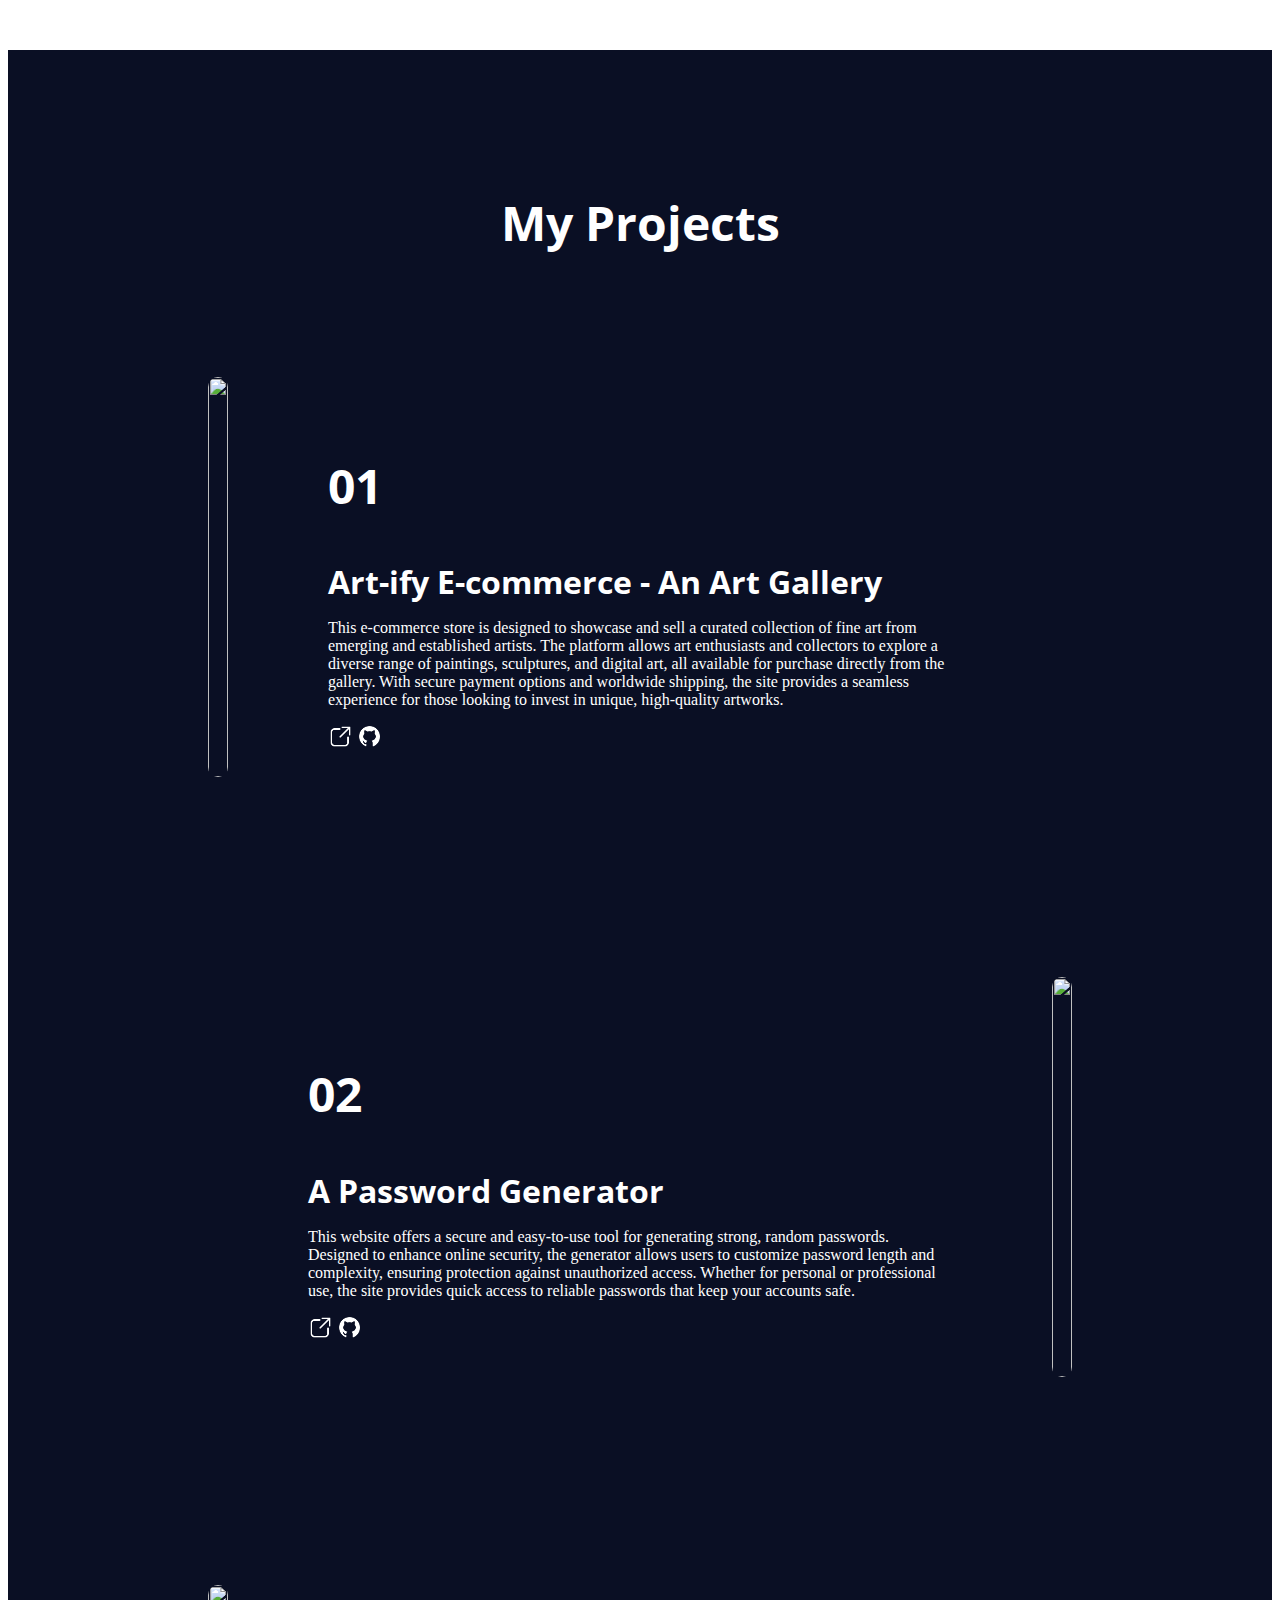
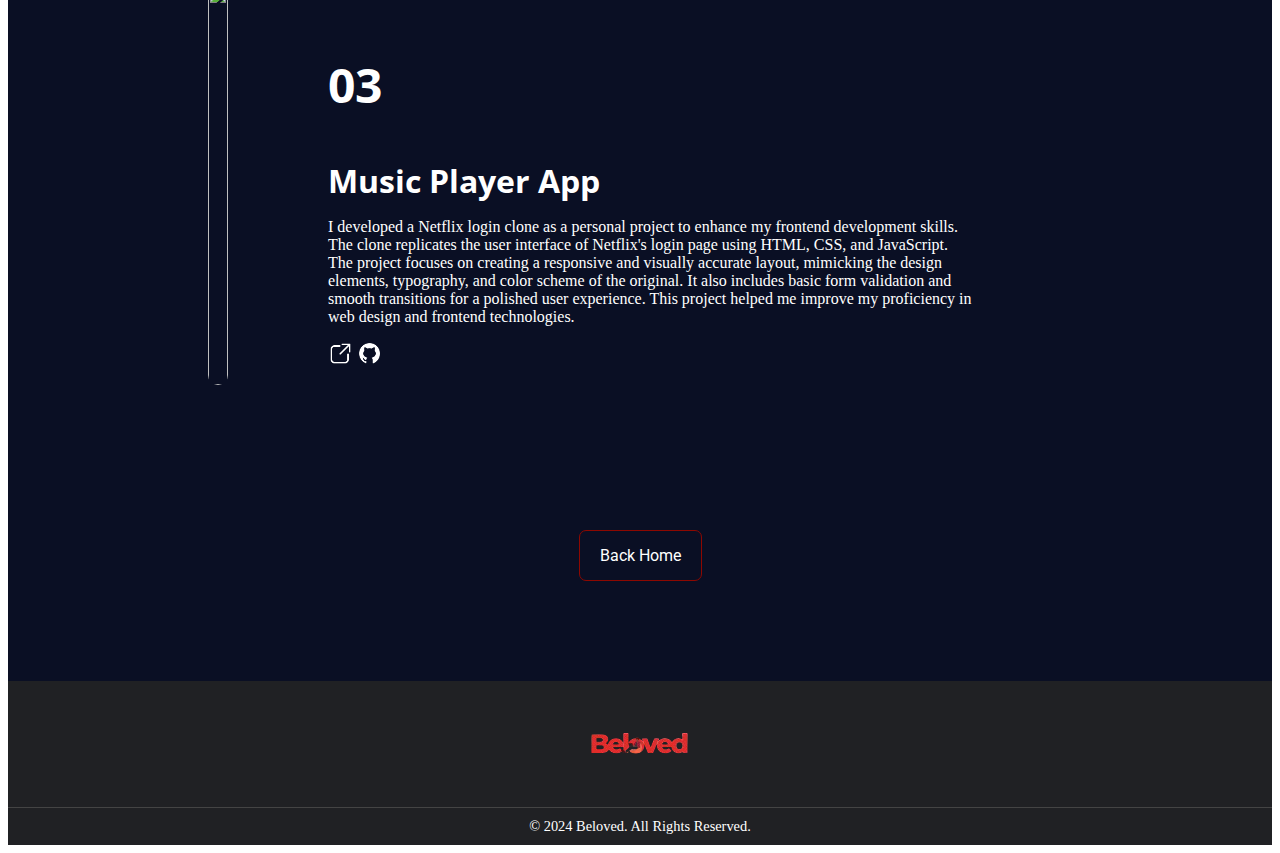
==== html/project.html @ 39e36b06 "Update project.html" ====
<!DOCTYPE html>
<html lang="en">
  <head>
    <meta charset="UTF-8" />
    <meta name="viewport" content="width=device-width, initial-scale=1.0" />
    <title>myProjects</title>
    <link rel="stylesheet" href="../style/project.css" />
    <link rel="stylesheet" href="../style/footer.css" />

    <link
      rel="stylesheet"
      href="https://cdn.jsdelivr.net/npm/bootstrap-icons@1.3.0/font/bootstrap-icons.css"
    />
  </head>
  <body>
    <div class="projects-section" id="project">
      <h2 class="section-title">My Projects</h2>
      <div class="project">
        <div class="project-image">
          <img src="../media/art.png" />
        </div>
        <div class="project-details">
          <h3>01</h3>
          <h4>Art-ify E-commerce - An Art Gallery</h4>
          <p>
            This e-commerce store is designed to showcase and sell a curated collection of fine art from emerging and established artists. The platform allows art enthusiasts and collectors to explore a diverse range of paintings, sculptures, and digital art, all available for purchase directly from the gallery. With secure payment options and worldwide shipping, the site provides a seamless experience for those looking to invest in unique, high-quality artworks.
          </p>
          <a href="https://belovedszn.github.io/Art-ify/html/index.html"
            ><img src="../media/icon/link-external.png" class="link-external"
          /></a>
          <a href="https://github.com/belovedszn/Art-ify"><img src="../media/icon/github (2).png" /></a>
        </div>
      </div>
      <div class="project reverse">
        <div class="project-details">
          <h3>02</h3>
          <h4>A Password Generator</h4>
          <p>
            This website offers a secure and easy-to-use tool for generating strong, random passwords. Designed to enhance online security, the generator allows users to customize password length and complexity, ensuring protection against unauthorized access. Whether for personal or professional use, the site provides quick access to reliable passwords that keep your accounts safe.
          </p>
          <a href="https://belovedszn.github.io/password-auto-generator/index.html"
            ><img src="../media/icon/link-external.png" class="link-external"
          /></a>
          <a href="https://github.com/belovedszn/password-auto-generator"><img src="../media/icon/github (2).png" /></a>
        </div>
        <div class="project-image">
          <img src="../media/password gen.png" />
        </div>
      </div>
      <div class="project">
        <div class="project-image">
          <img src="../media/netflix.png" />
        </div>
        <div class="project-details">
          <h3>03</h3>
          <h4>Music Player App</h4>
          <p>
          I developed a Netflix login clone as a personal project to enhance my frontend development skills. The clone replicates the user interface of Netflix's login page using HTML, CSS, and JavaScript. The project focuses on creating a responsive and visually accurate layout, mimicking the design elements, typography, and color scheme of the original. It also includes basic form validation and smooth transitions for a polished user experience. This project helped me improve my proficiency in web design and frontend technologies.
          </p>
          <a href="https://belovedszn.github.io/netflix-clone/index.html"
            ><img src="../media/icon/link-external.png" class="link-external"
          /></a>
          <a href="https://github.com/belovedszn/netflix-clone"><img src="../media/icon/github (2).png" /></a>
        </div>
      </div>
      <div class="more-btn">
        <a href="../html/index.html">Back Home</a>
      </div>
    </div>
   <footer>
      <div class="footer-container">
        <div class="footer-left">
          <a href=""><img src="../media/file (5).png" alt="" /></a>
        </div>
      </div>
      <div class="footer-bottom">
        <p>&copy; 2024 Beloved. All Rights Reserved.</p>
      </div>
    </footer>
  </body>
</html>
---- style/project.css ----
@import url("https://fonts.googleapis.com/css2?family=Bebas+Neue&display=swap");
@import url("https://fonts.googleapis.com/css2?family=Montserrat:ital,wght@0,100..900;1,100..900&family=Open+Sans:ital,wght@0,300..800;1,300..800&display=swap");
@import url("https://fonts.googleapis.com/css2?family=Bebas+Neue&family=Roboto:ital,wght@0,100;0,300;0,400;0,500;0,700;0,900;1,100;1,300;1,400;1,500;1,700;1,900&display=swap");

/* Projects Section */
.projects-section {
  padding: 50px 20px;
  background-color: #0a0f24;
  margin-top: 50px;
}

.section-title {
  font-size: 36px;
  margin-bottom: 50px;
  text-align: center;
  font-weight: bold;
  color: #fff;
  font-family: "Open Sans", sans-serif;
}

/* Project Item */
.project {
  display: flex;
  flex-wrap: wrap;
  margin-bottom: 40px;
  align-items: center;
  justify-content: space-between;
}

/* Reversed Project Layout */
.reverse {
  flex-direction: row;
}

/* Project Image */
.project-image img {
  width: 100%;
  max-width: 400px;
  height: 400px;
  object-fit: contain;
  border-radius: 10px;
}

/* Project Details */
.project-details {
  padding: 100px;
  flex: 1;
}

.project-details h3 {
  font-size: 50px;
  margin-bottom: 10px;
  color: #fff;
  font-family: "Open Sans", sans-serif;
}

.project-details h4 {
  font-size: 40px;
  margin-bottom: 15px;
  color: #fff;
  font-family: "Open Sans", sans-serif;
}

.project-details p {
  font-size: 16px;
  color: #fff;
  margin-bottom: 15px;
}

.project-details img {
  width: 25px;
  height: 25px;
  cursor: pointer;
}

/* Responsive Styles for Mobile */
@media (max-width: 768px) {
  .projects-section {
    padding: 20px 15px;
    margin-top: 30px;
  }

  .section-title {
    font-size: 28px;
  }

  .project {
    flex-direction: column;
    text-align: center;
  }

  .reverse {
    flex-direction: column-reverse;
  }

  .project-image img {
    max-width: 100%;
    height: auto;
    margin-bottom: 20px;
  }

  .project-details {
    padding: 10px;
  }

  .project-details h3 {
    font-size: 28px;
  }

  .project-details h4 {
    font-size: 20px;
  }
}

/* Responsive Styles for Larger Screens */
@media (min-width: 1200px) {
  .projects-section {
    padding: 100px 200px;
  }

  .section-title {
    font-size: 48px;
  }

  .project {
    margin-bottom: 60px;
  }

  .project-image img {
    max-width: 500px;
  }

  .project-details {
    padding: 100px;
  }

  .project-details h3 {
    font-size: 48px;
  }

  .project-details h4 {
    font-size: 32px;
  }
}

.more-btn {
  display: flex;
  align-items: center;
  justify-content: center;
}

.more-btn a {
  text-decoration: none;
  display: flex;
  padding: 15px 20px;
  color: #fff;
  background: transparent;
  border: 1px solid #8d0801;
  border-radius: 7px;
  font-family: "Roboto", sans-serif;
  font-weight: 400;
  font-style: normal;
}

.more-btn a:hover {
  background: #8d0801;
  border: 1px solid #8d0801;
}
---- style/footer.css ----
footer {
    background-color: #202124;
    color: #FFFFFF;
    padding: 10px 0;
}

.footer-container {
    display: flex;
    justify-content: space-around;
    flex-wrap: wrap;
    max-width: 1200px;
    margin: 0 auto;
    padding: 0 20px;
}



.footer-bottom {
    text-align: center;
    margin-top: 10px;
    border-top: 1px solid #444;
    padding-top: 10px;
}

.footer-bottom p {
    margin: 0;
    font-size: 0.9em;
}

/* Media Queries */

/* Mobile Devices (max-width: 600px) */
@media (max-width: 600px) {
    .footer-container {
        flex-direction: column;
        align-items: center;
    }

    .footer-left,
    .footer-center,
    .footer-right {
        margin: 20px 0;
        text-align: center;
    }

    .footer-left h3,
    .footer-center h4,
    .footer-right h4 {
        font-size: 1.2em;
    }
}

/* Wide Screens (min-width: 1200px) */
@media (min-width: 1200px) {
    .footer-container {
        max-width: 1400px;
        padding: 0 40px;
    }

    .footer-left,
    .footer-center,
    .footer-right {
        margin: 20px;
    }

    .footer-left h3,
    .footer-center h4,
    .footer-right h4 {
        font-size: 1.8em;
    }

    .footer-right .social-icons img {
        width: 28px;
        height: 28px;
    }
}
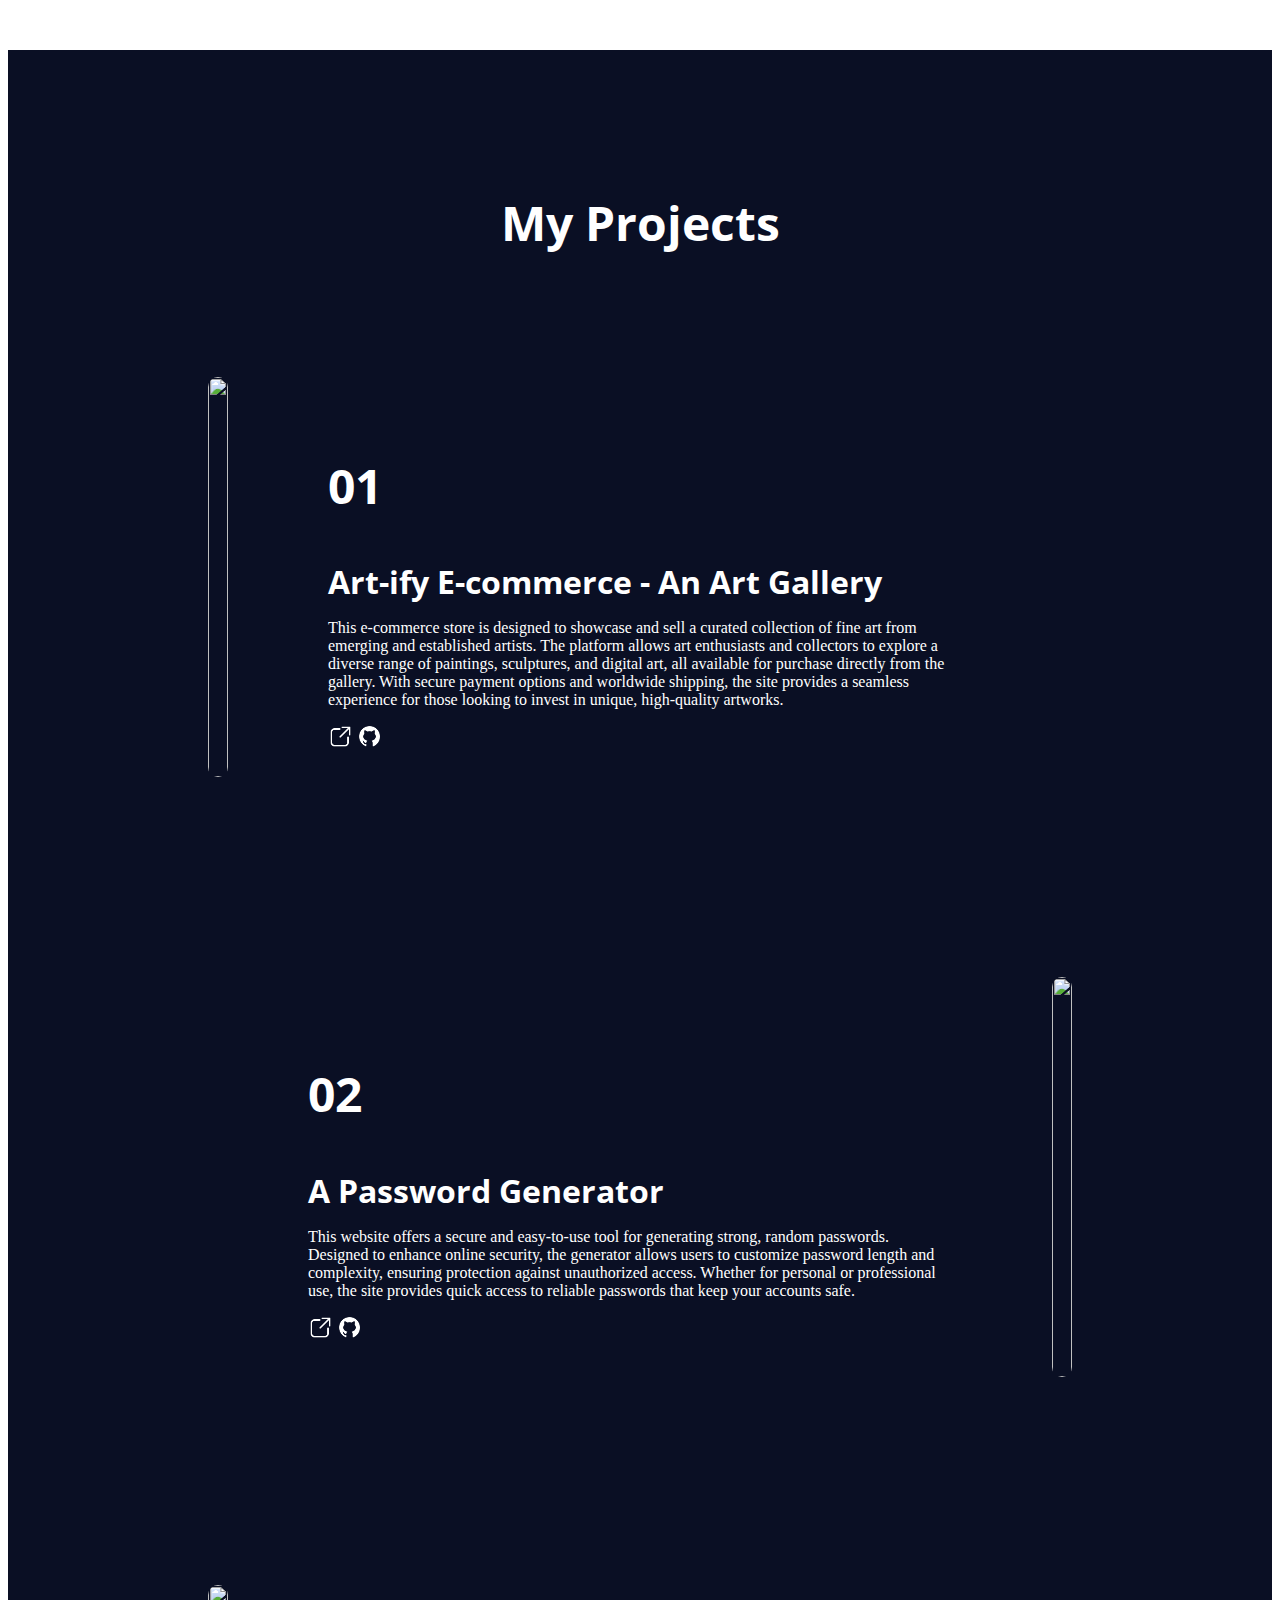
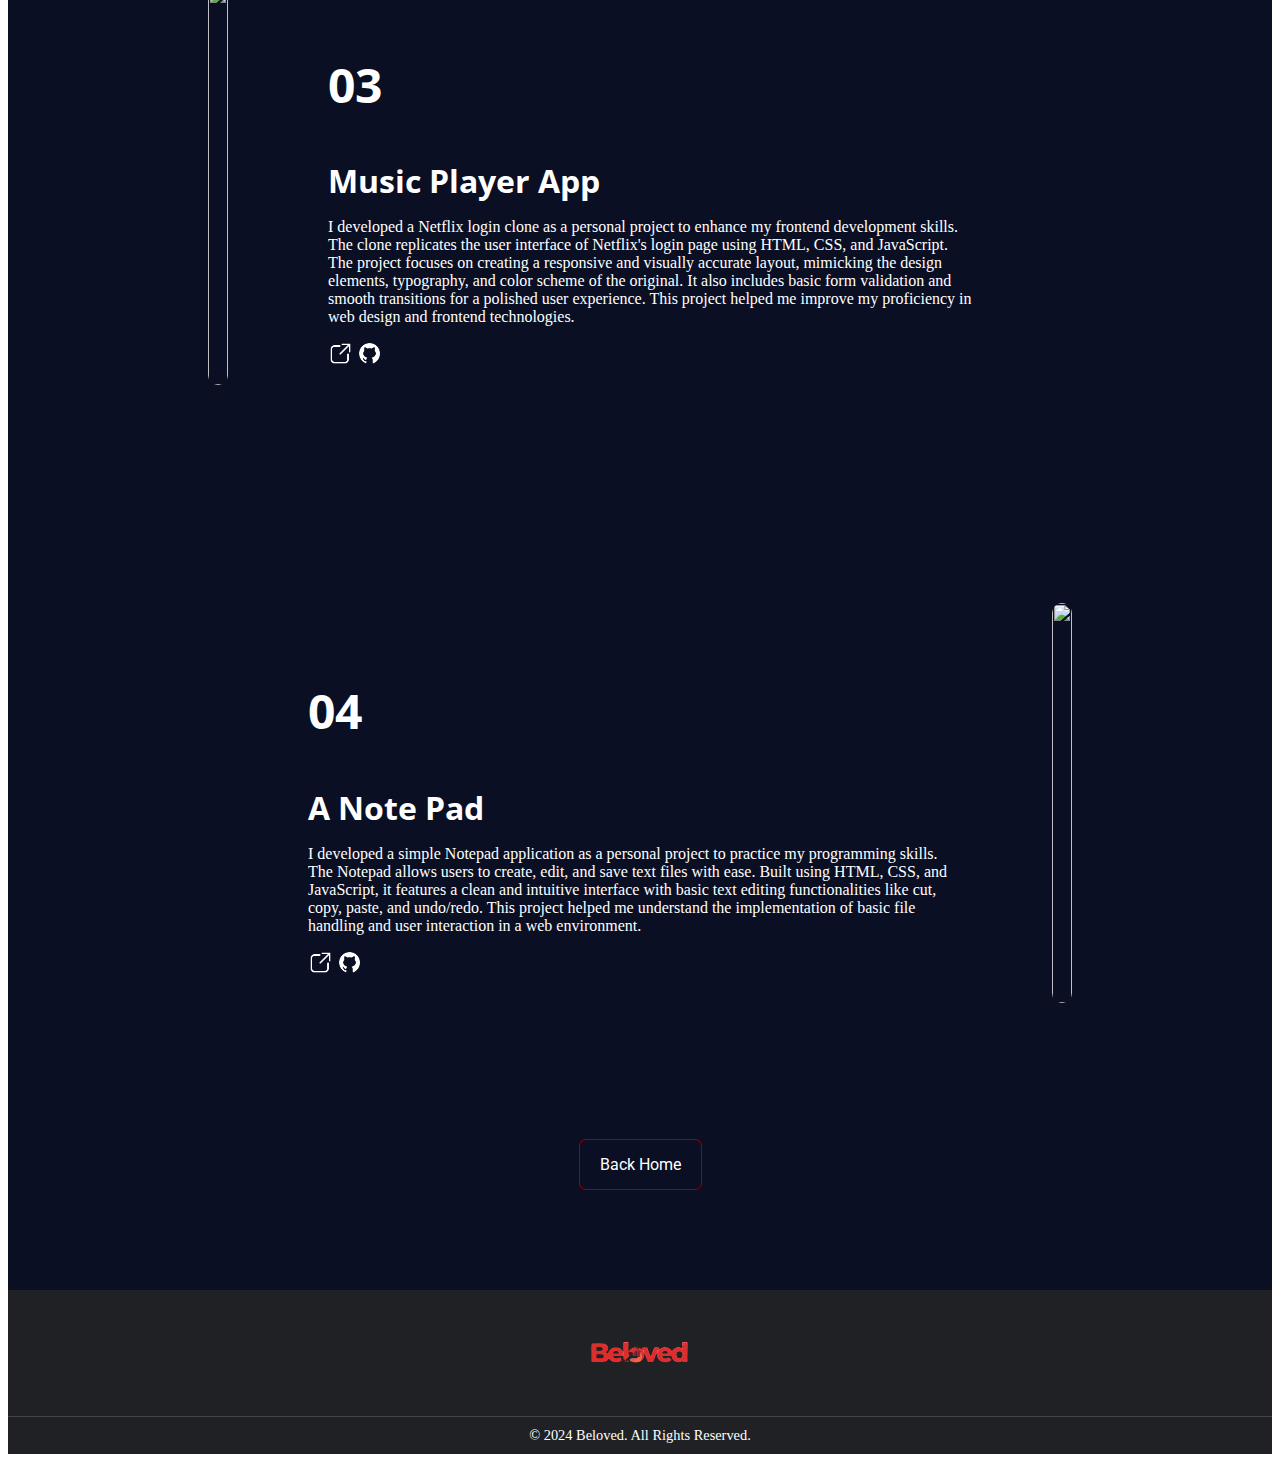
==== commit c4b3b9eb: "Update project.html" ====
--- a/html/project.html
+++ b/html/project.html
@@ -63,6 +63,22 @@
           <a href="https://github.com/belovedszn/netflix-clone"><img src="../media/icon/github (2).png" /></a>
         </div>
       </div>
+      <div class="project reverse">
+        <div class="project-details">
+          <h3>04</h3>
+          <h4>A Note Pad</h4>
+          <p>
+            I developed a simple Notepad application as a personal project to practice my programming skills. The Notepad allows users to create, edit, and save text files with ease. Built using HTML, CSS, and JavaScript, it features a clean and intuitive interface with basic text editing functionalities like cut, copy, paste, and undo/redo. This project helped me understand the implementation of basic file handling and user interaction in a web environment.
+          </p>
+          <a href="https://belovedszn.github.io/note-app/note-app/index.html"
+            ><img src="../media/icon/link-external.png" class="link-external"
+          /></a>
+          <a href="https://github.com/belovedszn/note-app"><img src="../media/icon/github (2).png" /></a>
+        </div>
+        <div class="project-image">
+          <img src="/Art-ify/media/lovely.jpeg" />
+        </div>
+      </div>
       <div class="more-btn">
         <a href="../html/index.html">Back Home</a>
       </div>
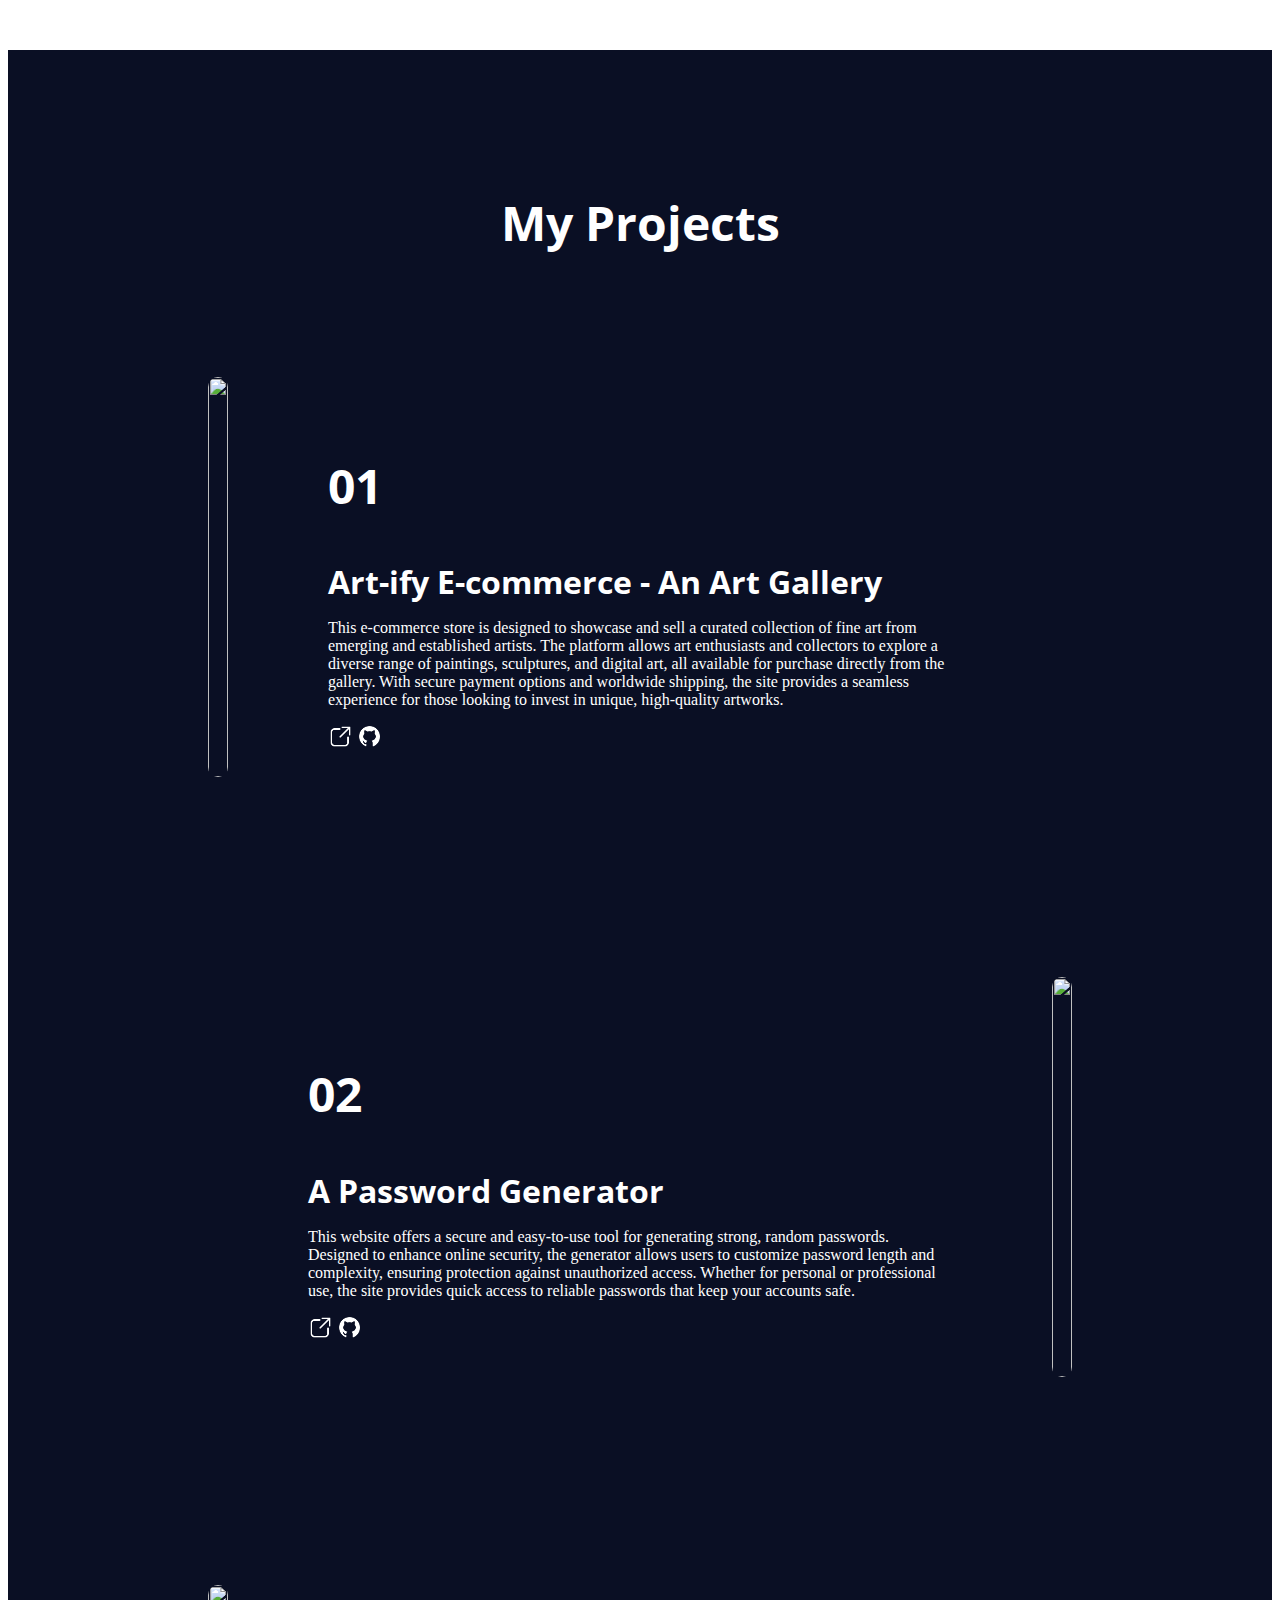
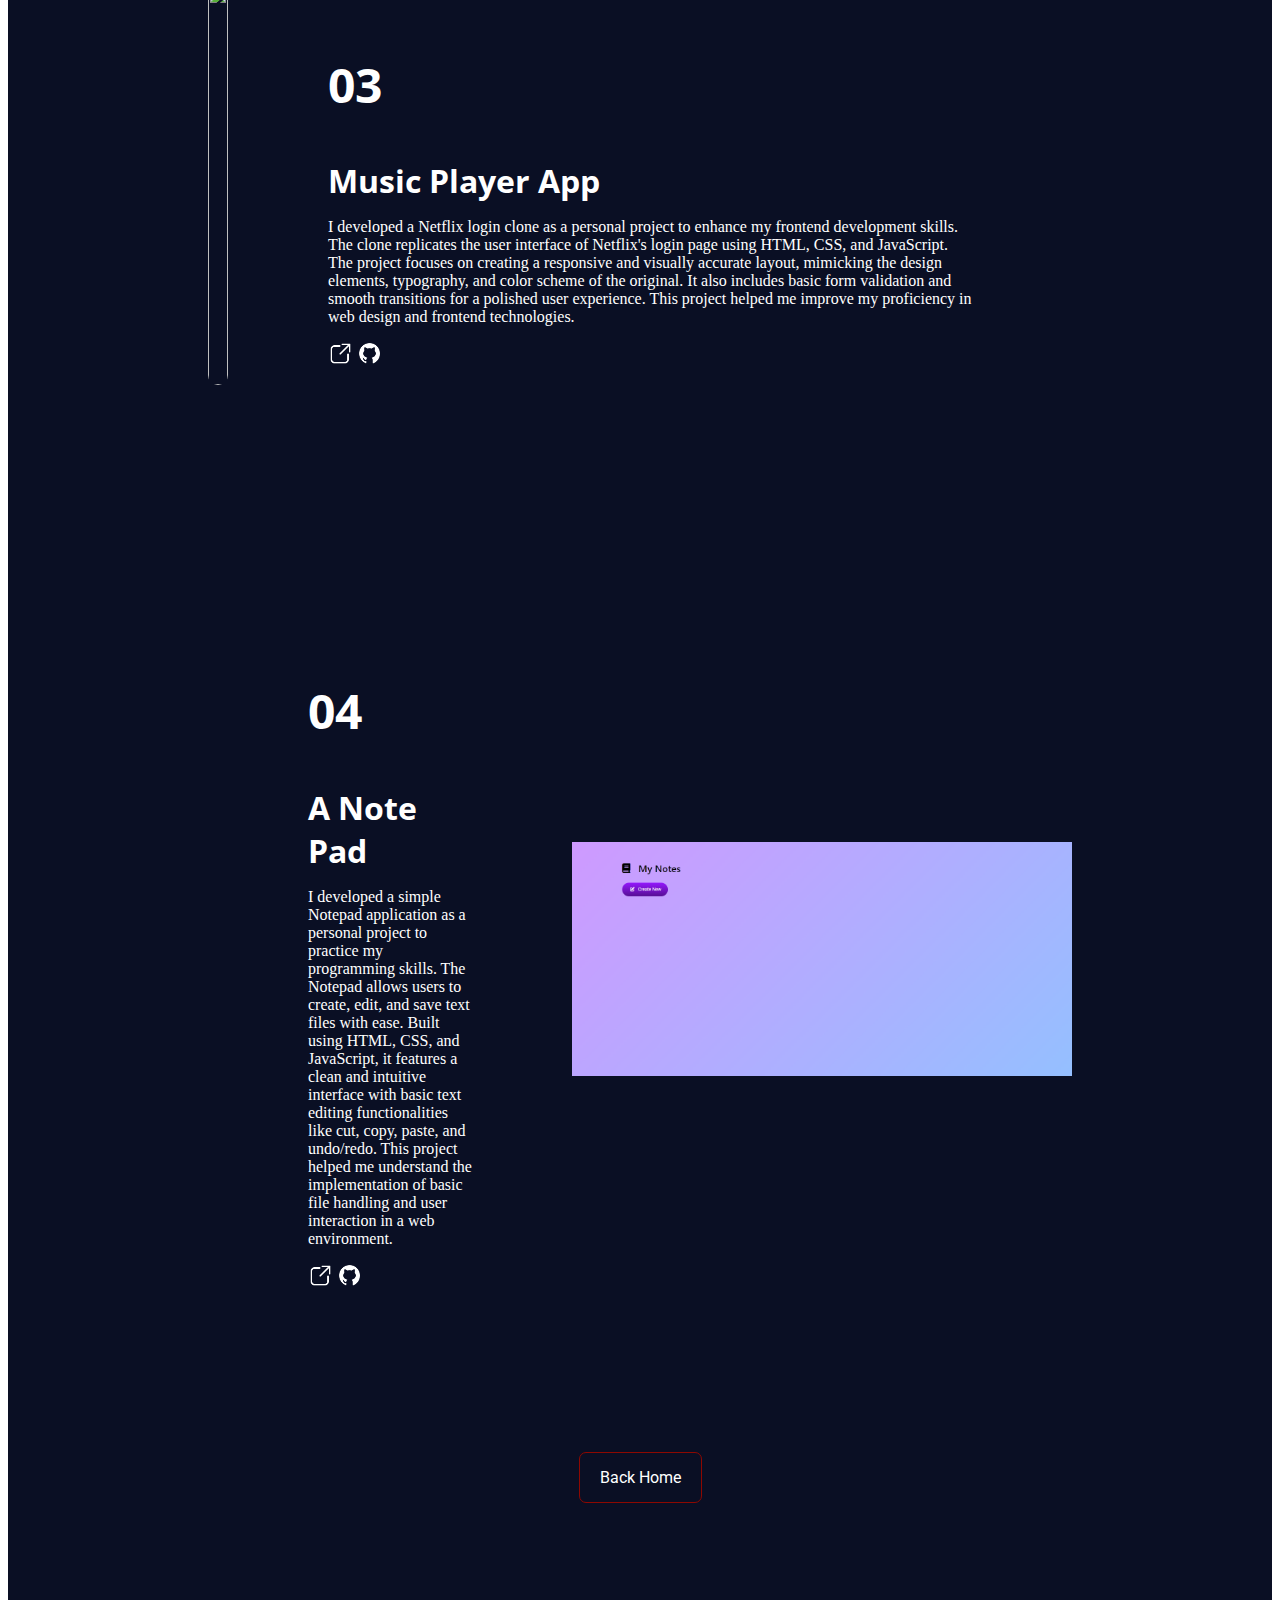
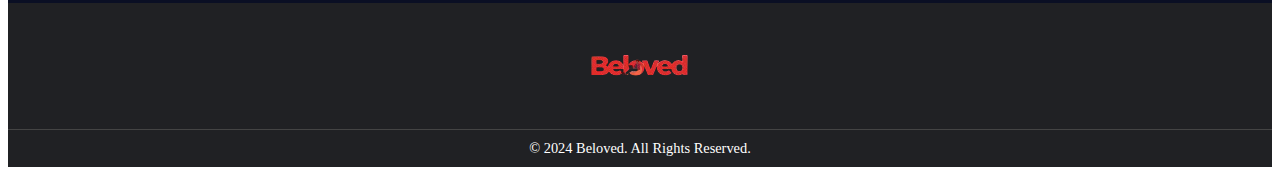
==== commit 5cae6ff2: "Update project.html" ====
--- a/html/project.html
+++ b/html/project.html
@@ -76,7 +76,7 @@
           <a href="https://github.com/belovedszn/note-app"><img src="../media/icon/github (2).png" /></a>
         </div>
         <div class="project-image">
-          <img src="/Art-ify/media/lovely.jpeg" />
+          <img src="../media/note pad.png" />
         </div>
       </div>
       <div class="more-btn">
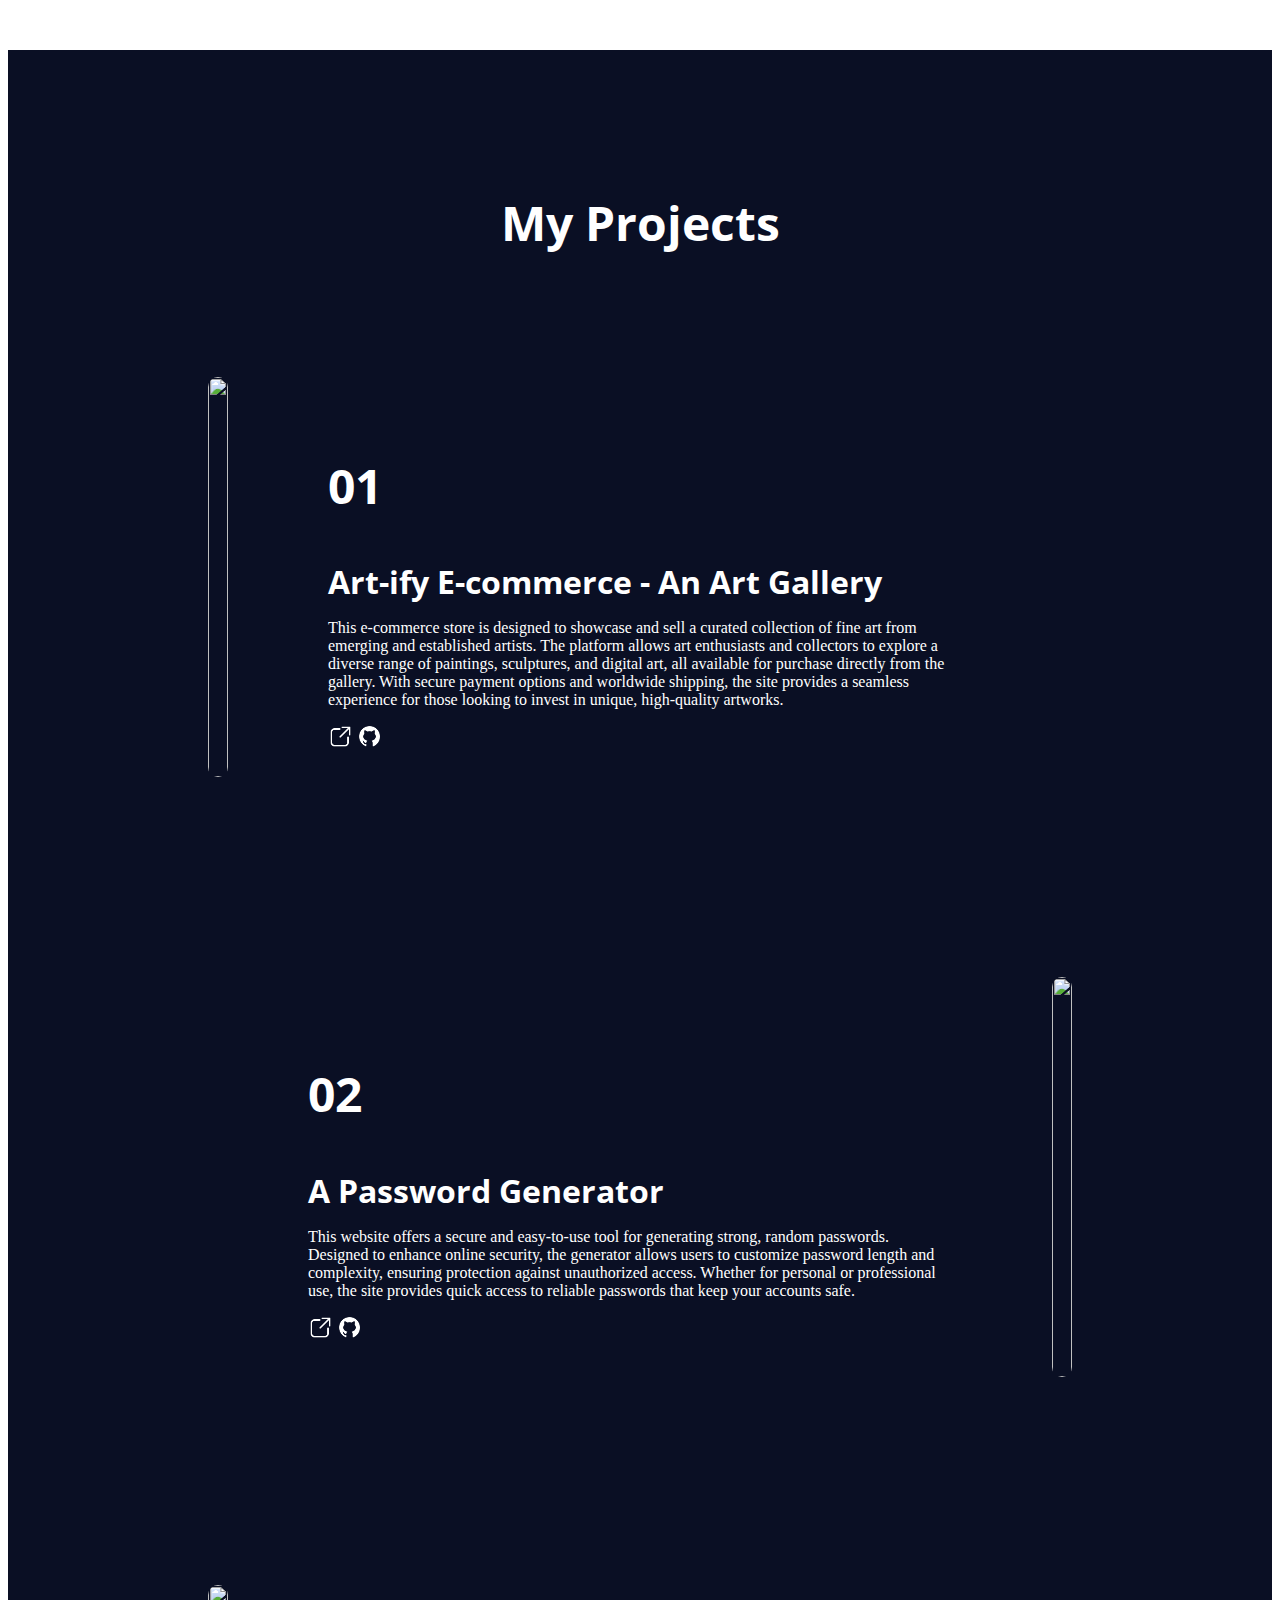
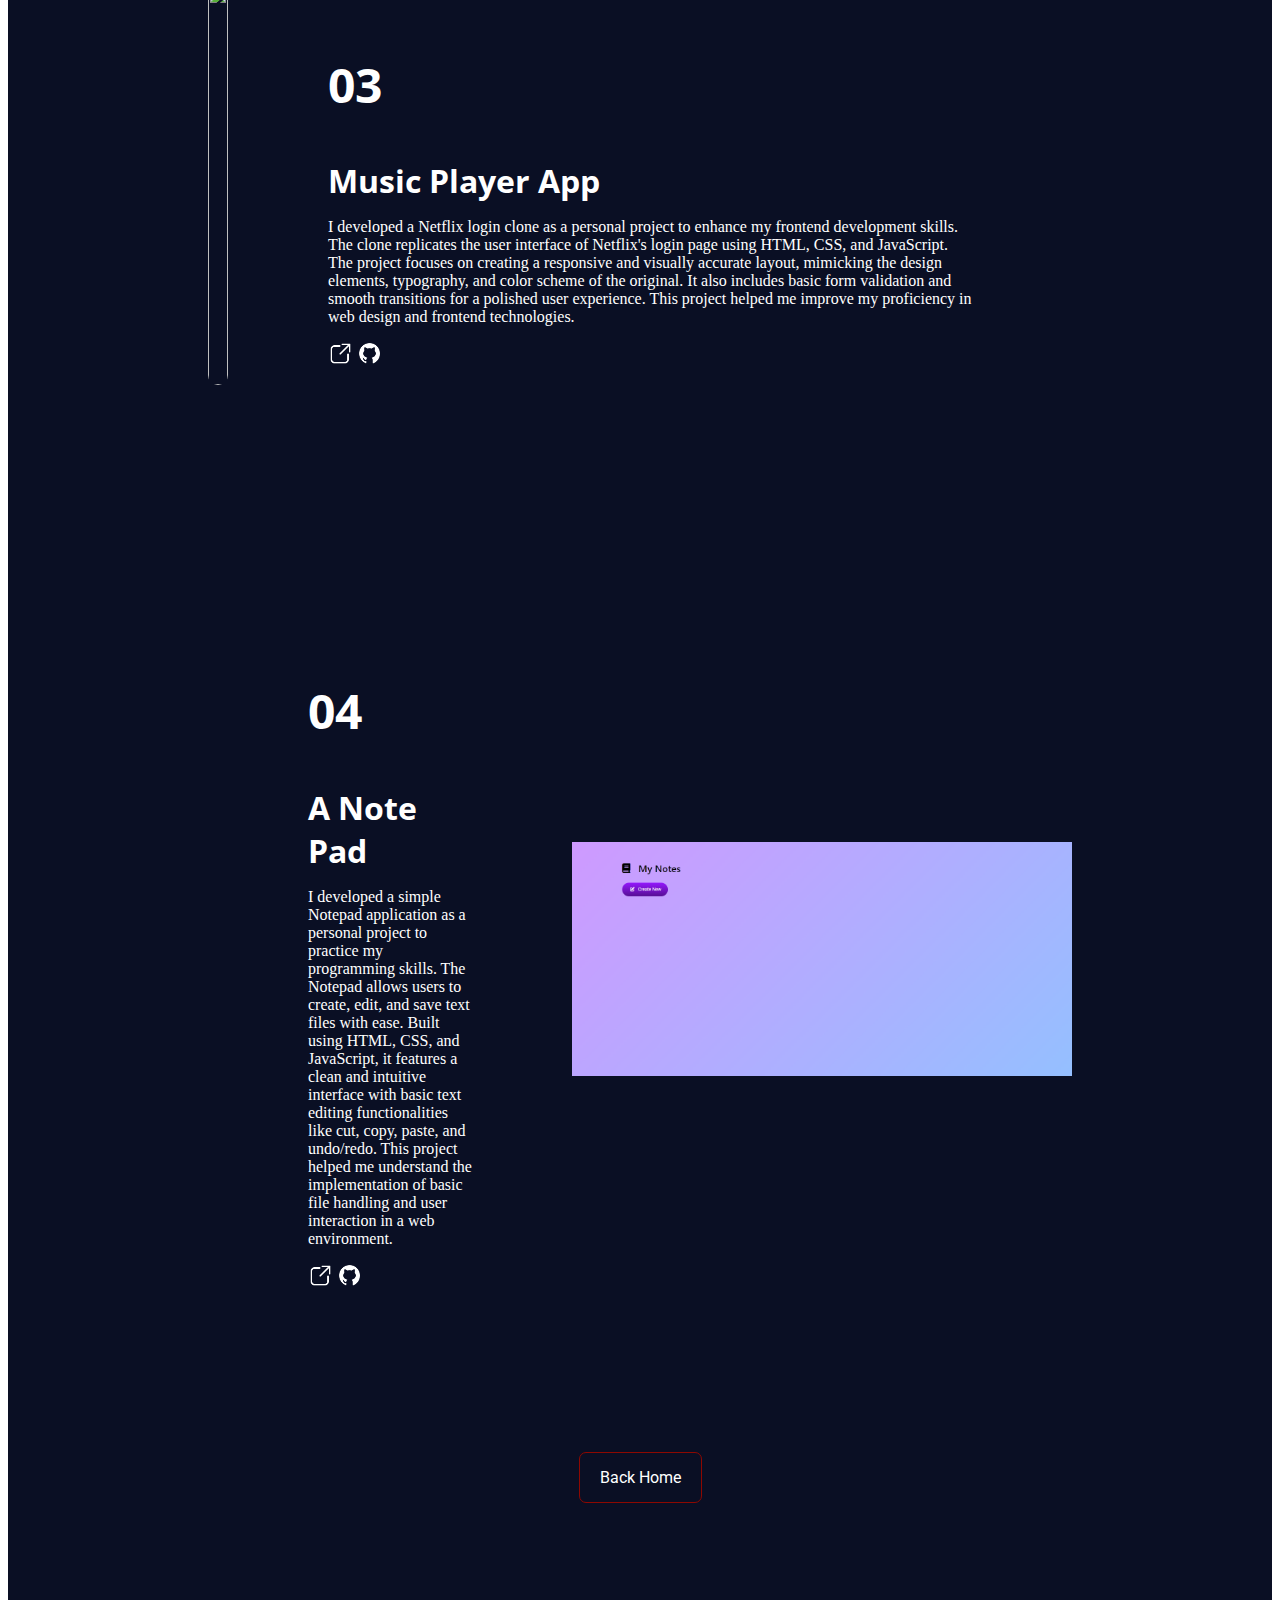
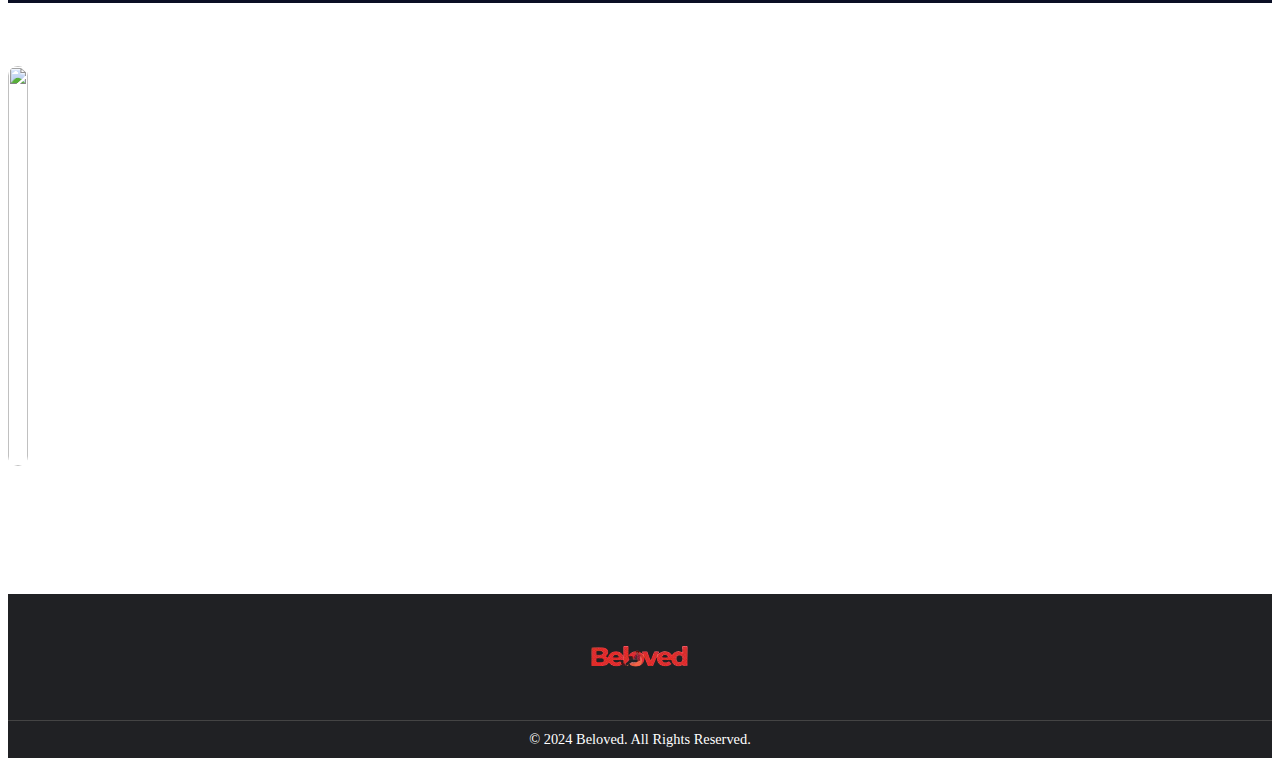
==== commit 79de0b09: "Update project.html" ====
--- a/html/project.html
+++ b/html/project.html
@@ -83,6 +83,22 @@
         <a href="../html/index.html">Back Home</a>
       </div>
     </div>
+     <div class="project">
+        <div class="project-image">
+          <img src="../media/netflix.png" />
+        </div>
+        <div class="project-details">
+          <h3>05</h3>
+          <h4>Jamb Portal Clone</h4>
+          <p>
+          I developed a Netflix login clone as a personal project to enhance my frontend development skills. The clone replicates the user interface of Netflix's login page using HTML, CSS, and JavaScript. The project focuses on creating a responsive and visually accurate layout, mimicking the design elements, typography, and color scheme of the original. It also includes basic form validation and smooth transitions for a polished user experience. This project helped me improve my proficiency in web design and frontend technologies.
+          </p>
+          <a href="https://belovedszn.github.io/jamb-clone/"
+            ><img src="../media/icon/link-external.png" class="link-external"
+          /></a>
+          <a href="https://github.com/belovedszn/jamb-clone"><img src="../media/icon/github (2).png" /></a>
+        </div>
+      </div>
    <footer>
       <div class="footer-container">
         <div class="footer-left">
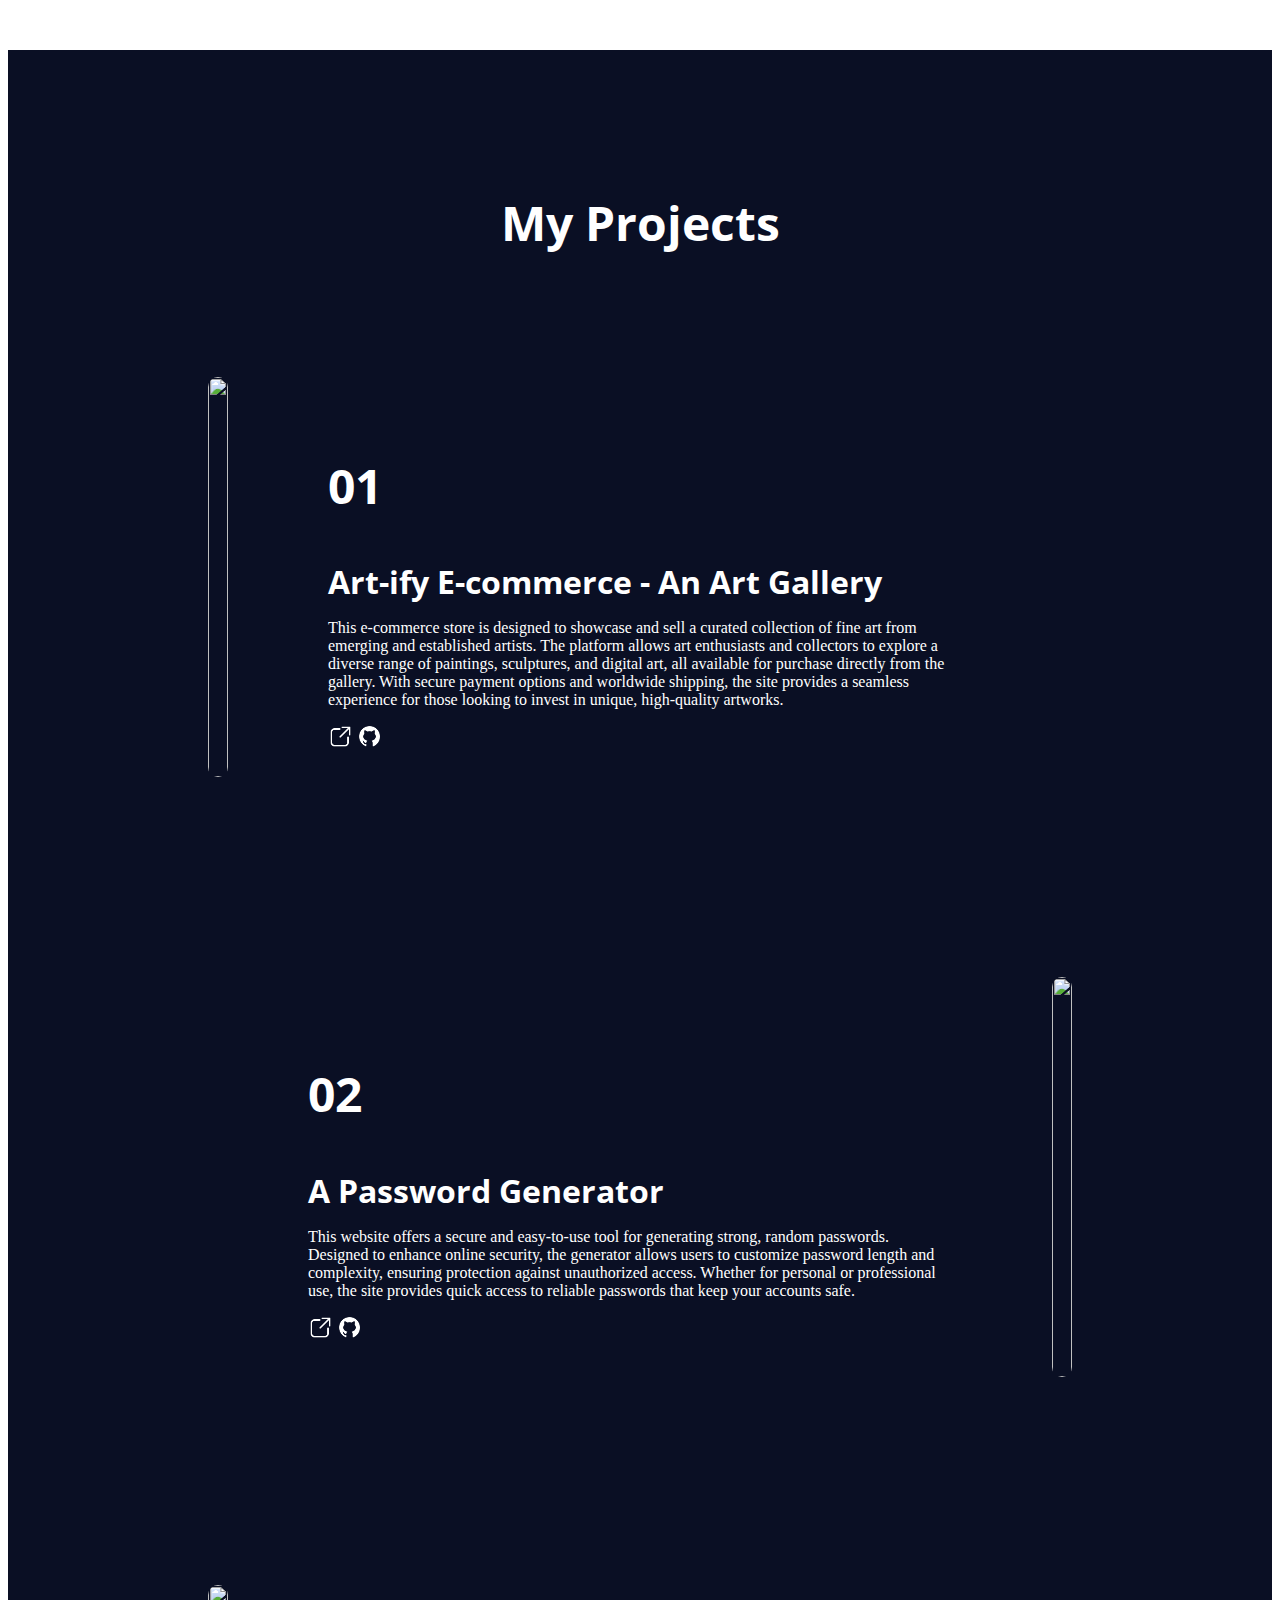
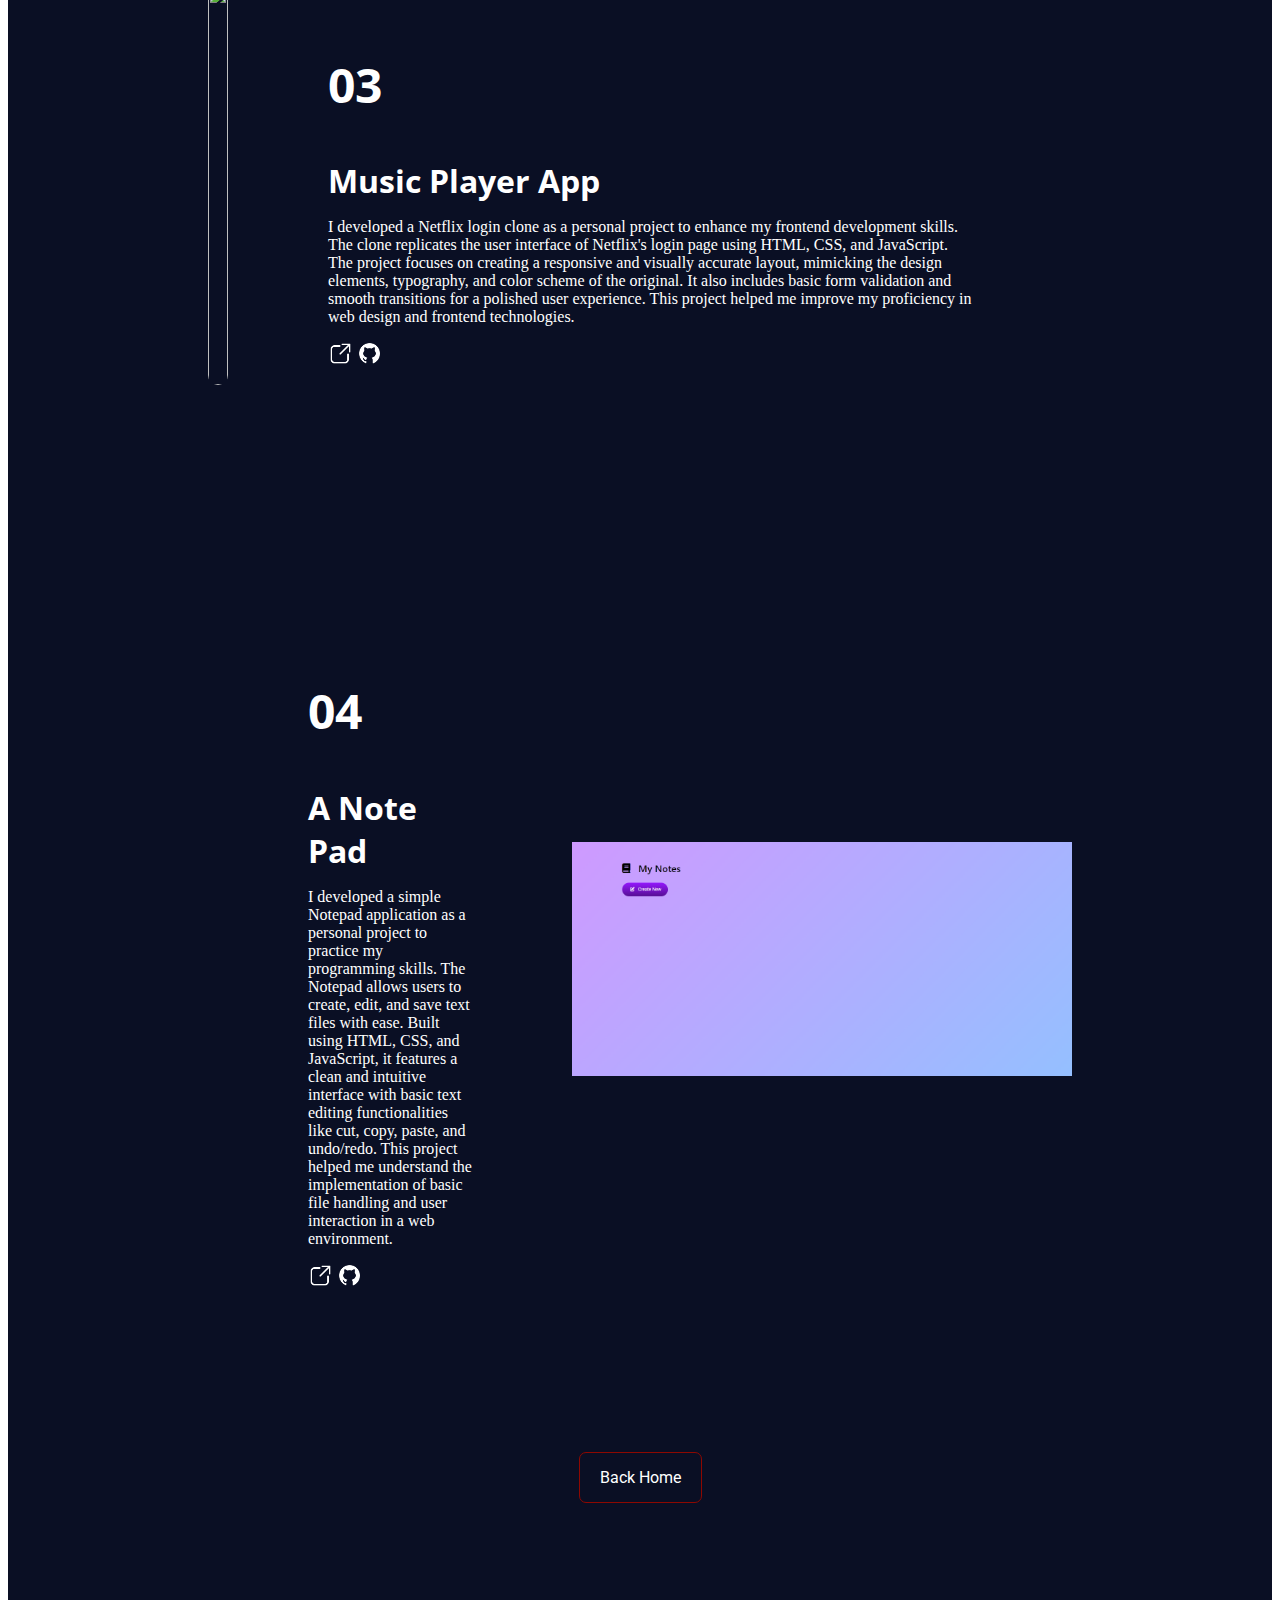
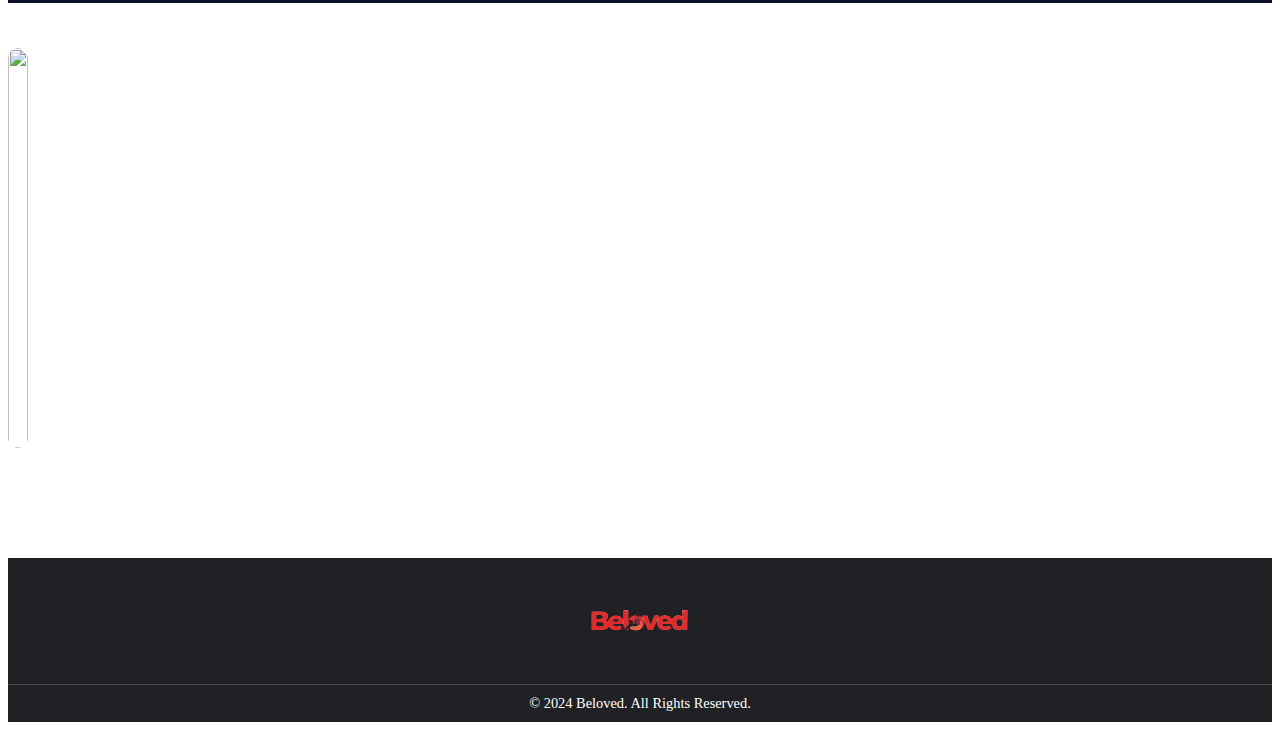
==== commit a383b3f0: "Update project.html" ====
--- a/html/project.html
+++ b/html/project.html
@@ -85,14 +85,13 @@
     </div>
      <div class="project">
         <div class="project-image">
-          <img src="../media/netflix.png" />
+          <img src="../media/jamb clone" />
         </div>
         <div class="project-details">
           <h3>05</h3>
           <h4>Jamb Portal Clone</h4>
           <p>
-          I developed a Netflix login clone as a personal project to enhance my frontend development skills. The clone replicates the user interface of Netflix's login page using HTML, CSS, and JavaScript. The project focuses on creating a responsive and visually accurate layout, mimicking the design elements, typography, and color scheme of the original. It also includes basic form validation and smooth transitions for a polished user experience. This project helped me improve my proficiency in web design and frontend technologies.
-          </p>
+          I created a clone of the JAMB portal using HTML, CSS, and JavaScript, replicating its key features and functionalities to demonstrate my front-end development skills.</p>
           <a href="https://belovedszn.github.io/jamb-clone/"
             ><img src="../media/icon/link-external.png" class="link-external"
           /></a>
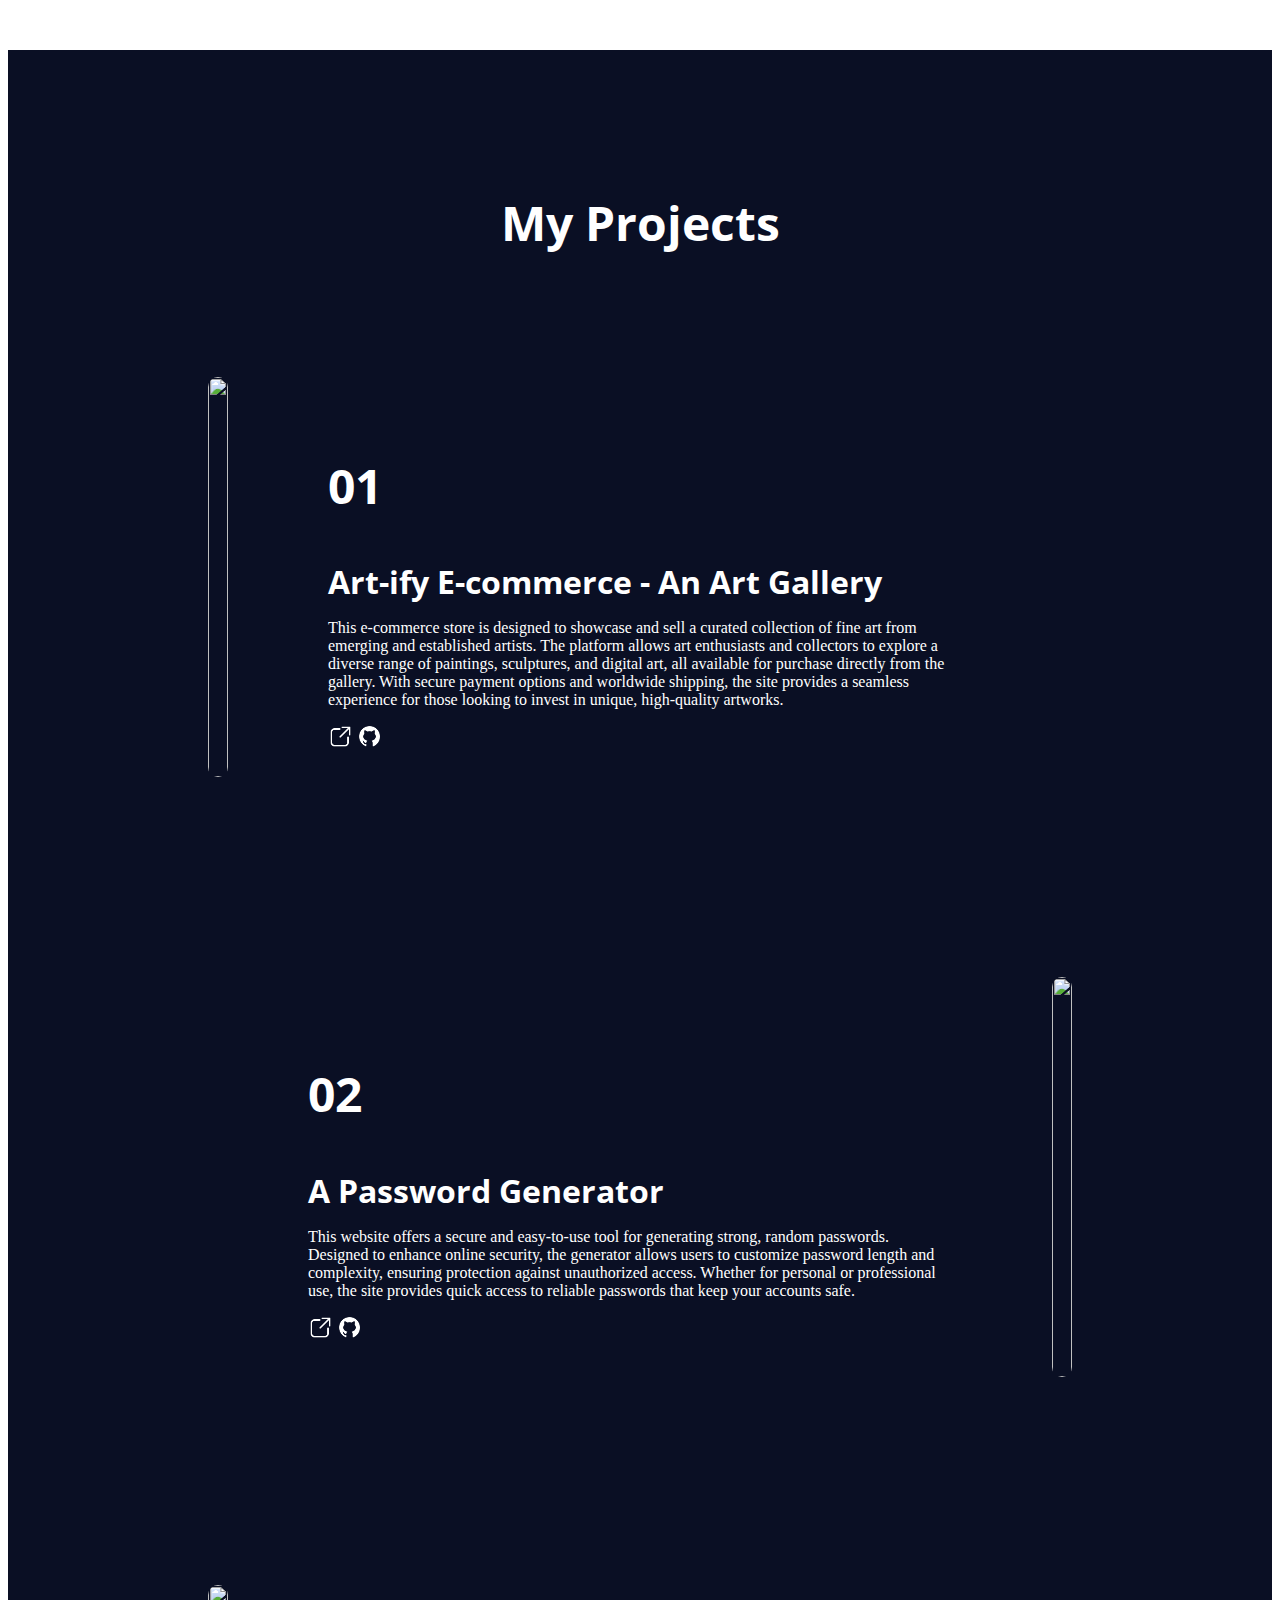
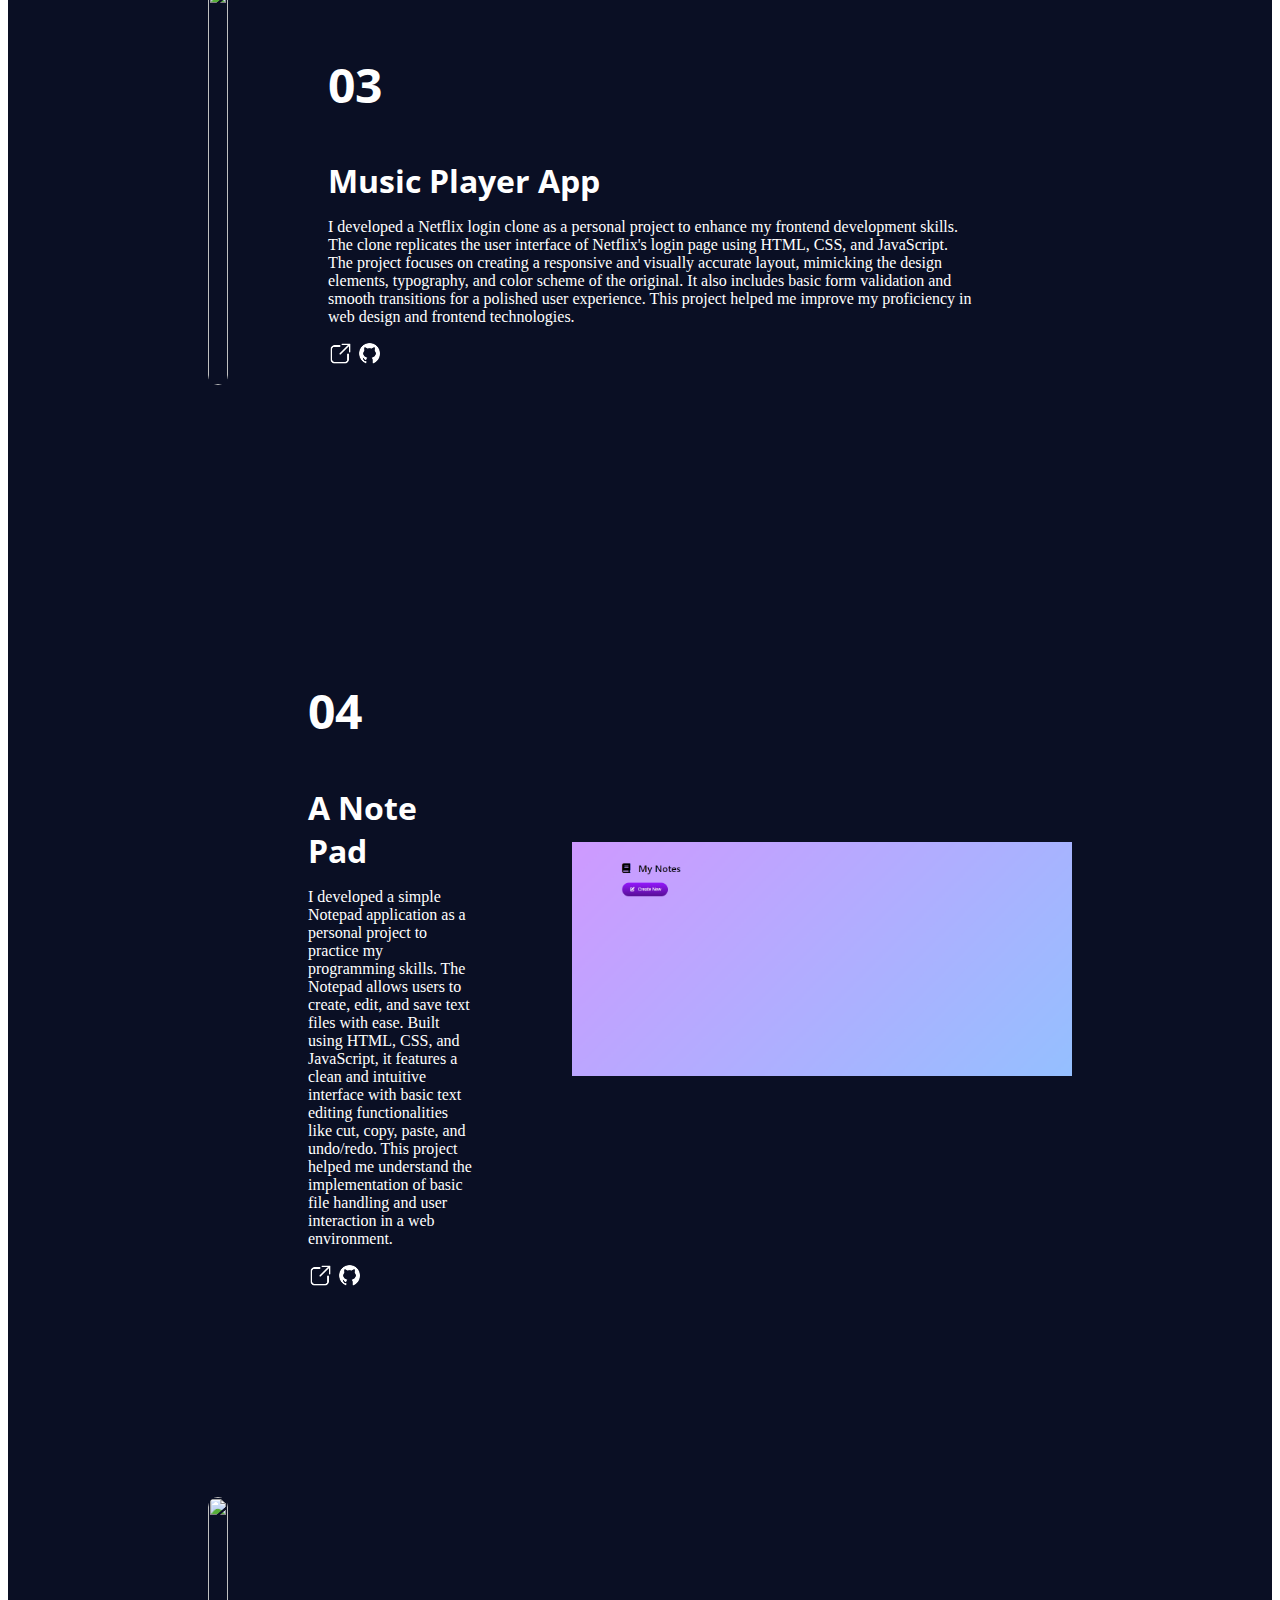
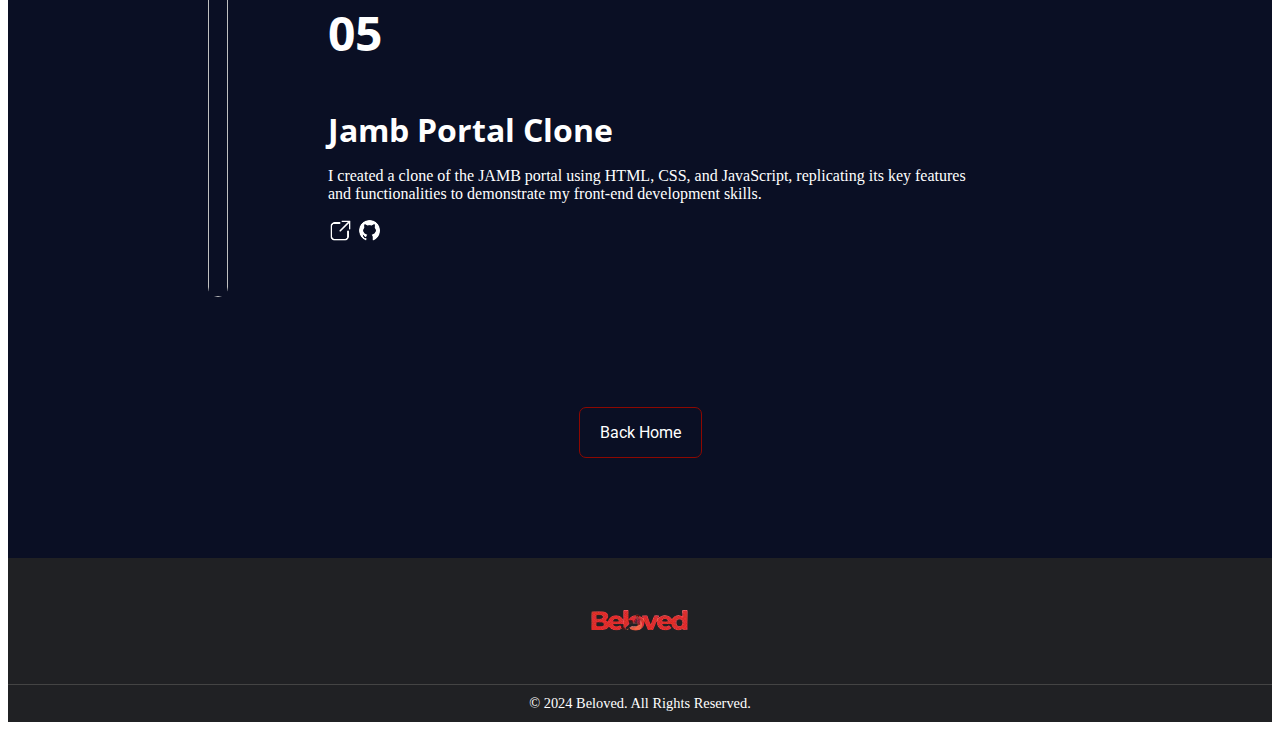
==== commit 72c64b2b: "Update project.html" ====
--- a/html/project.html
+++ b/html/project.html
@@ -79,11 +79,7 @@
           <img src="../media/note pad.png" />
         </div>
       </div>
-      <div class="more-btn">
-        <a href="../html/index.html">Back Home</a>
-      </div>
-    </div>
-     <div class="project">
+       <div class="project">
         <div class="project-image">
           <img src="../media/jamb clone" />
         </div>
@@ -98,6 +94,13 @@
           <a href="https://github.com/belovedszn/jamb-clone"><img src="../media/icon/github (2).png" /></a>
         </div>
       </div>
+
+      
+      <div class="more-btn">
+        <a href="../html/index.html">Back Home</a>
+      </div>
+    </div>
+    
    <footer>
       <div class="footer-container">
         <div class="footer-left">
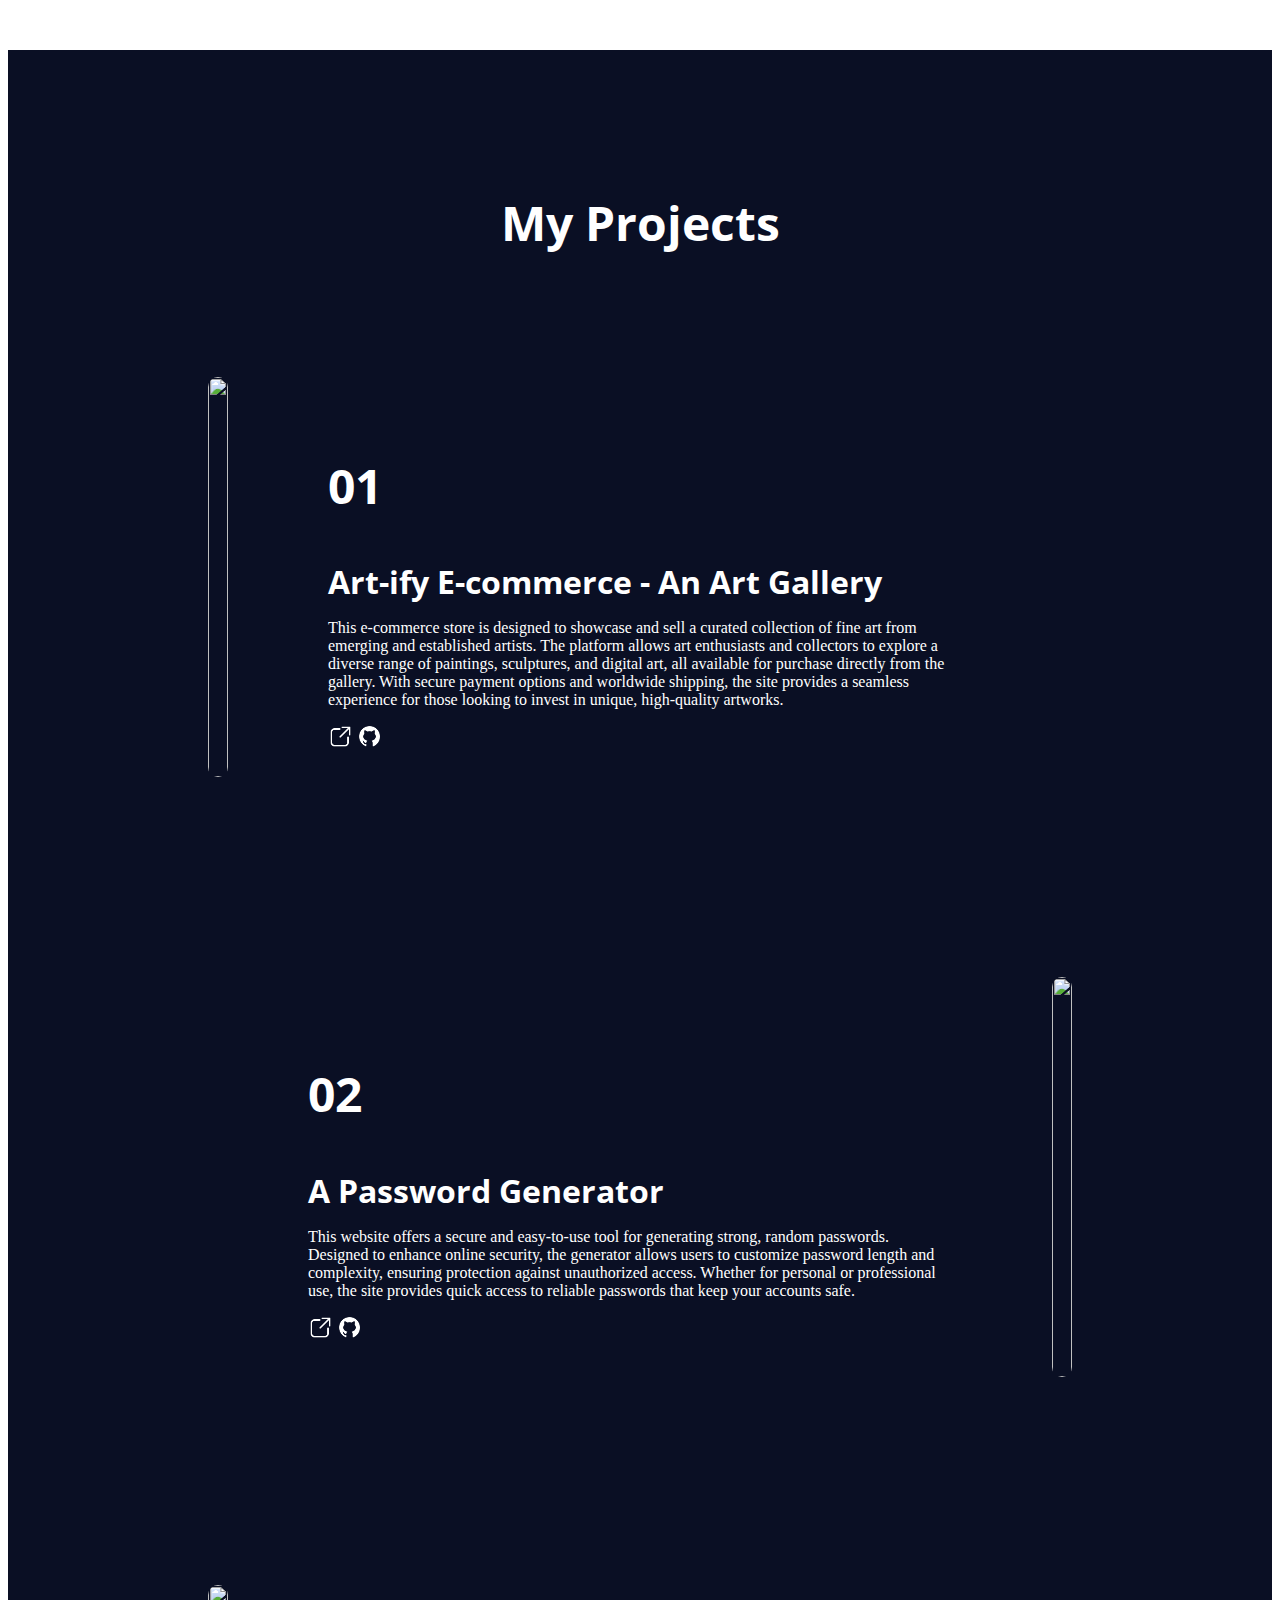
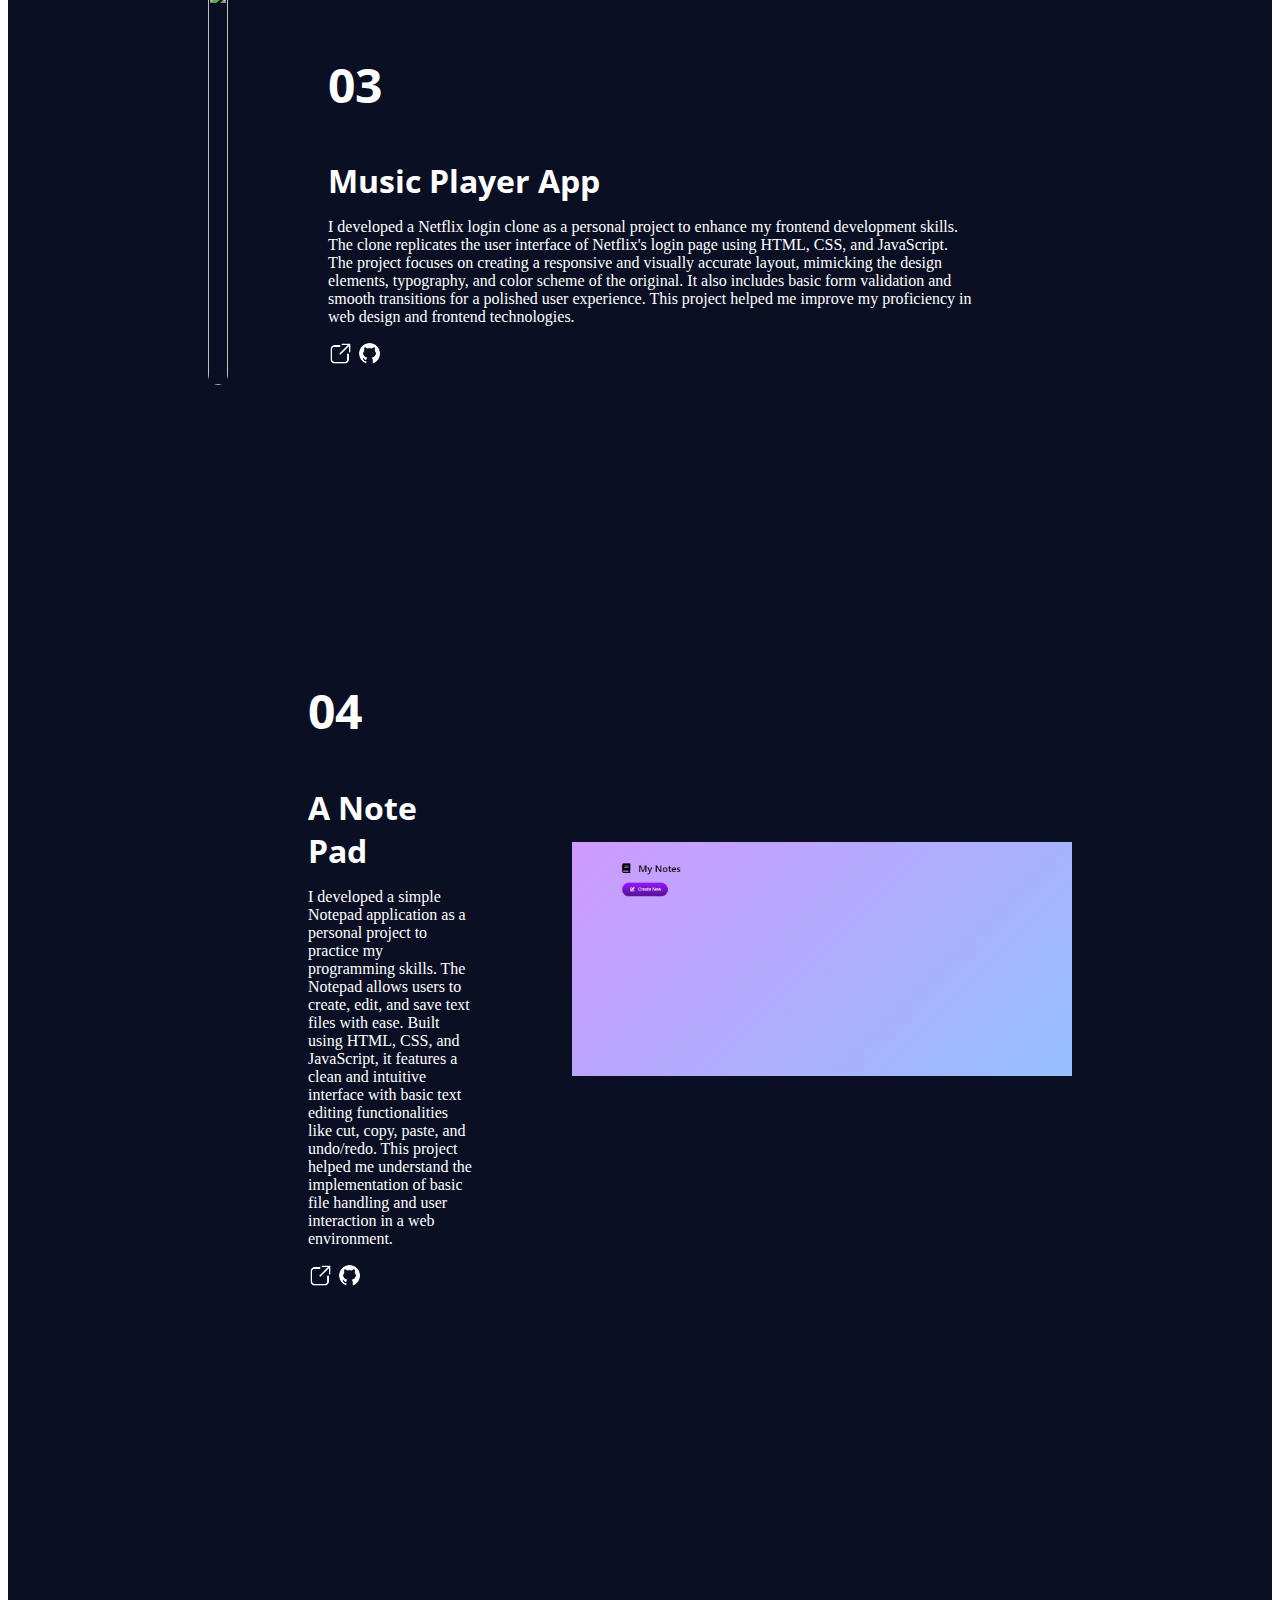
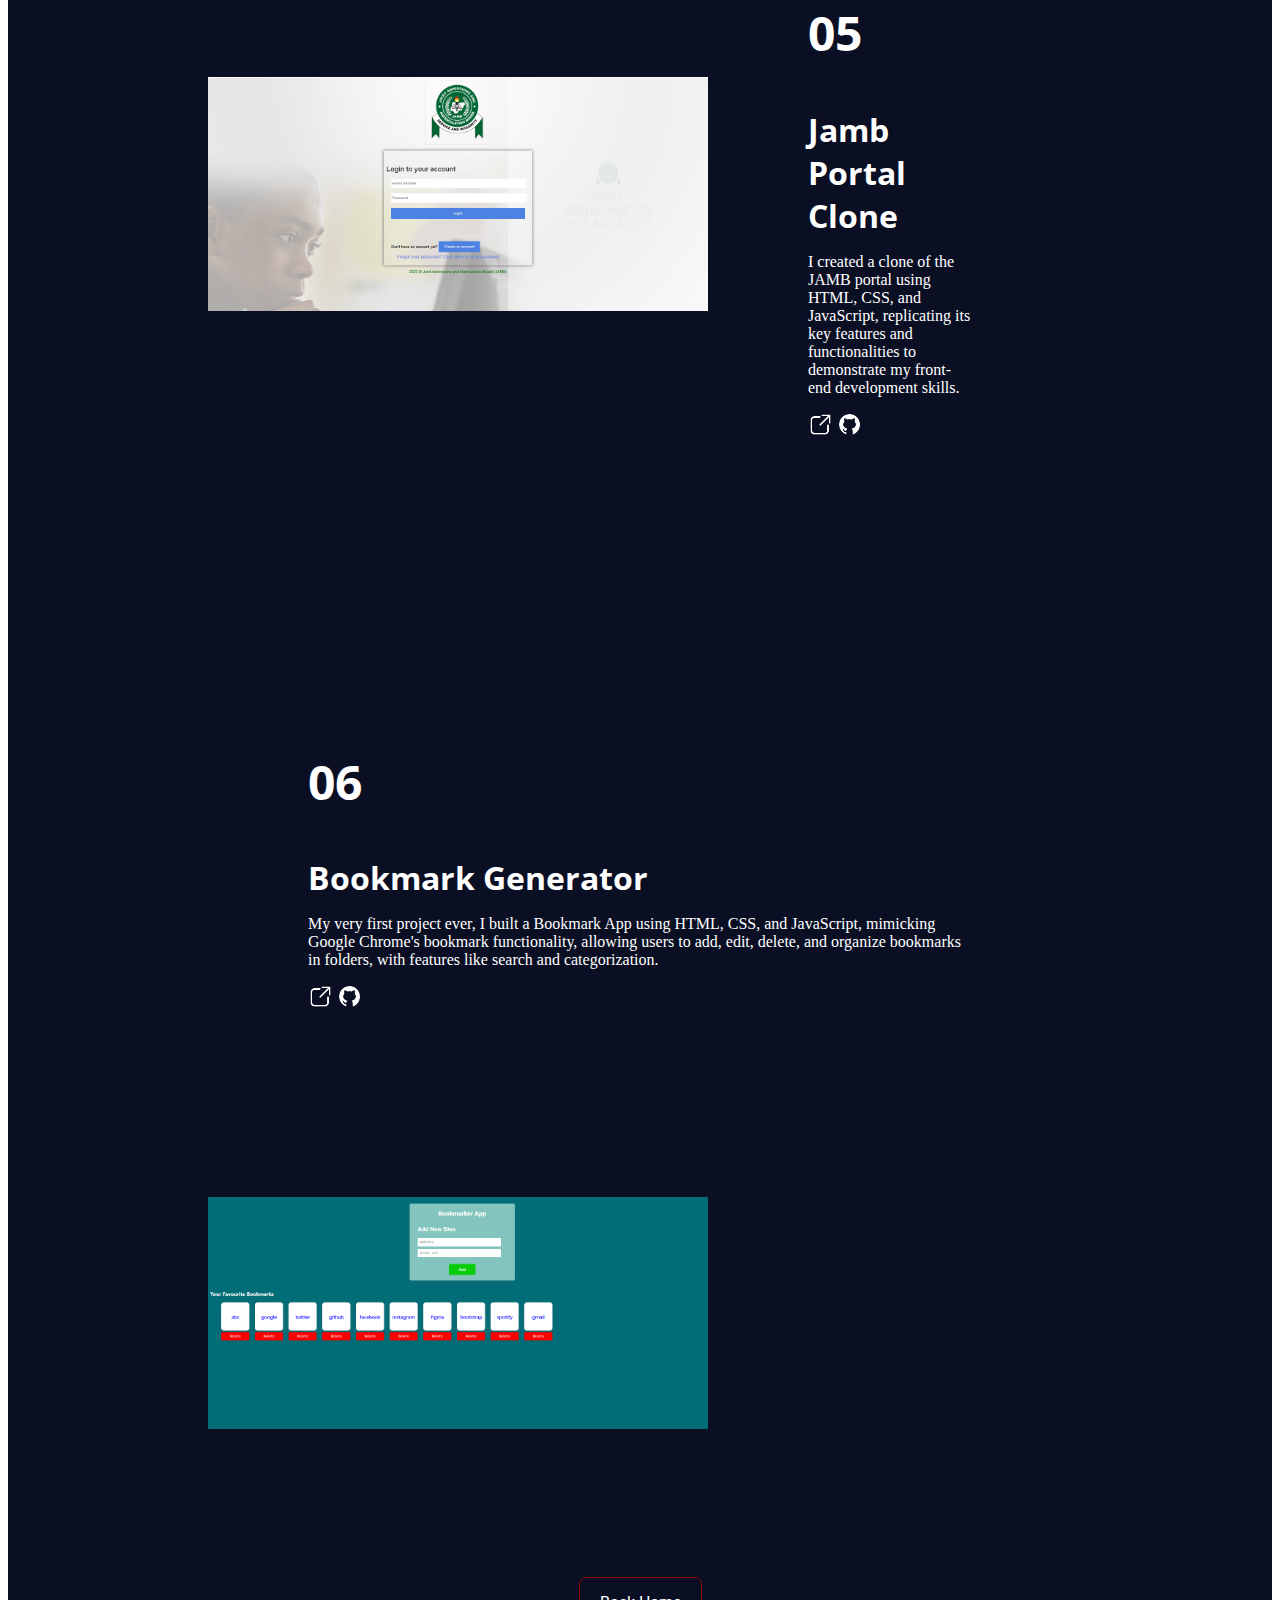
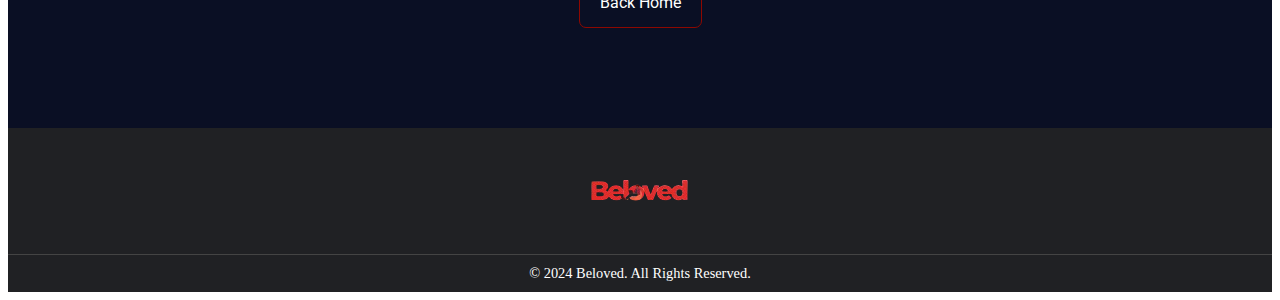
==== commit 0b9960a8: "Update project.html" ====
--- a/html/project.html
+++ b/html/project.html
@@ -81,7 +81,7 @@
       </div>
        <div class="project">
         <div class="project-image">
-          <img src="../media/jamb clone" />
+          <img src="../media/jamb clone.png" />
         </div>
         <div class="project-details">
           <h3>05</h3>
@@ -94,7 +94,22 @@
           <a href="https://github.com/belovedszn/jamb-clone"><img src="../media/icon/github (2).png" /></a>
         </div>
       </div>
-
+       <div class="project reverse">
+        <div class="project-details">
+          <h3>06</h3>
+          <h4>Bookmark Generator</h4>
+          <p>
+            My very first project ever, I built a Bookmark App using HTML, CSS, and JavaScript, mimicking Google Chrome's bookmark functionality, allowing users to add, edit, delete, and organize bookmarks in folders, with features like search and categorization.
+          </p>
+          <a href="https://belovedszn.github.io/bookmark-app/"
+            ><img src="../media/icon/link-external.png" class="link-external"
+          /></a>
+          <a href="https://github.com/belovedszn/bookmark-app"><img src="../media/icon/github (2).png" /></a>
+        </div>
+        <div class="project-image">
+          <img src="../media/bookmark.png" />
+        </div>
+      </div>
       
       <div class="more-btn">
         <a href="../html/index.html">Back Home</a>
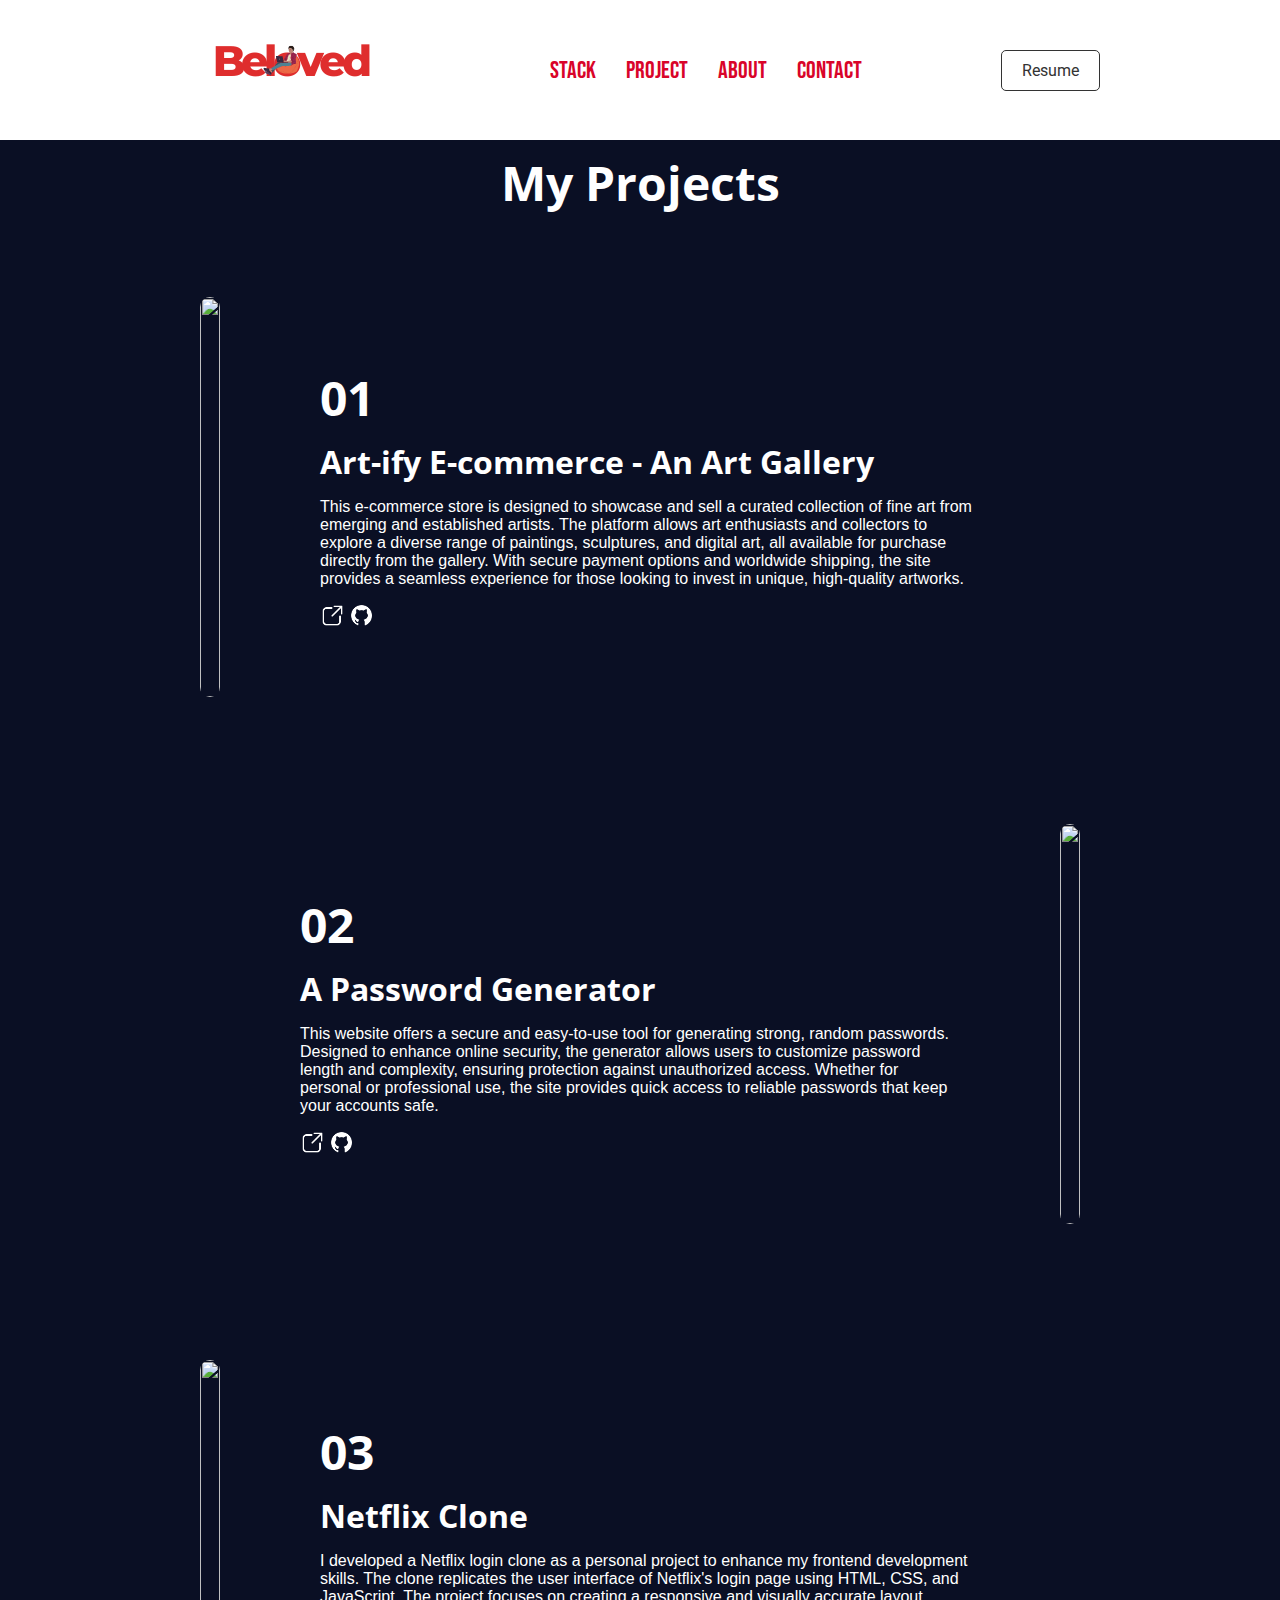
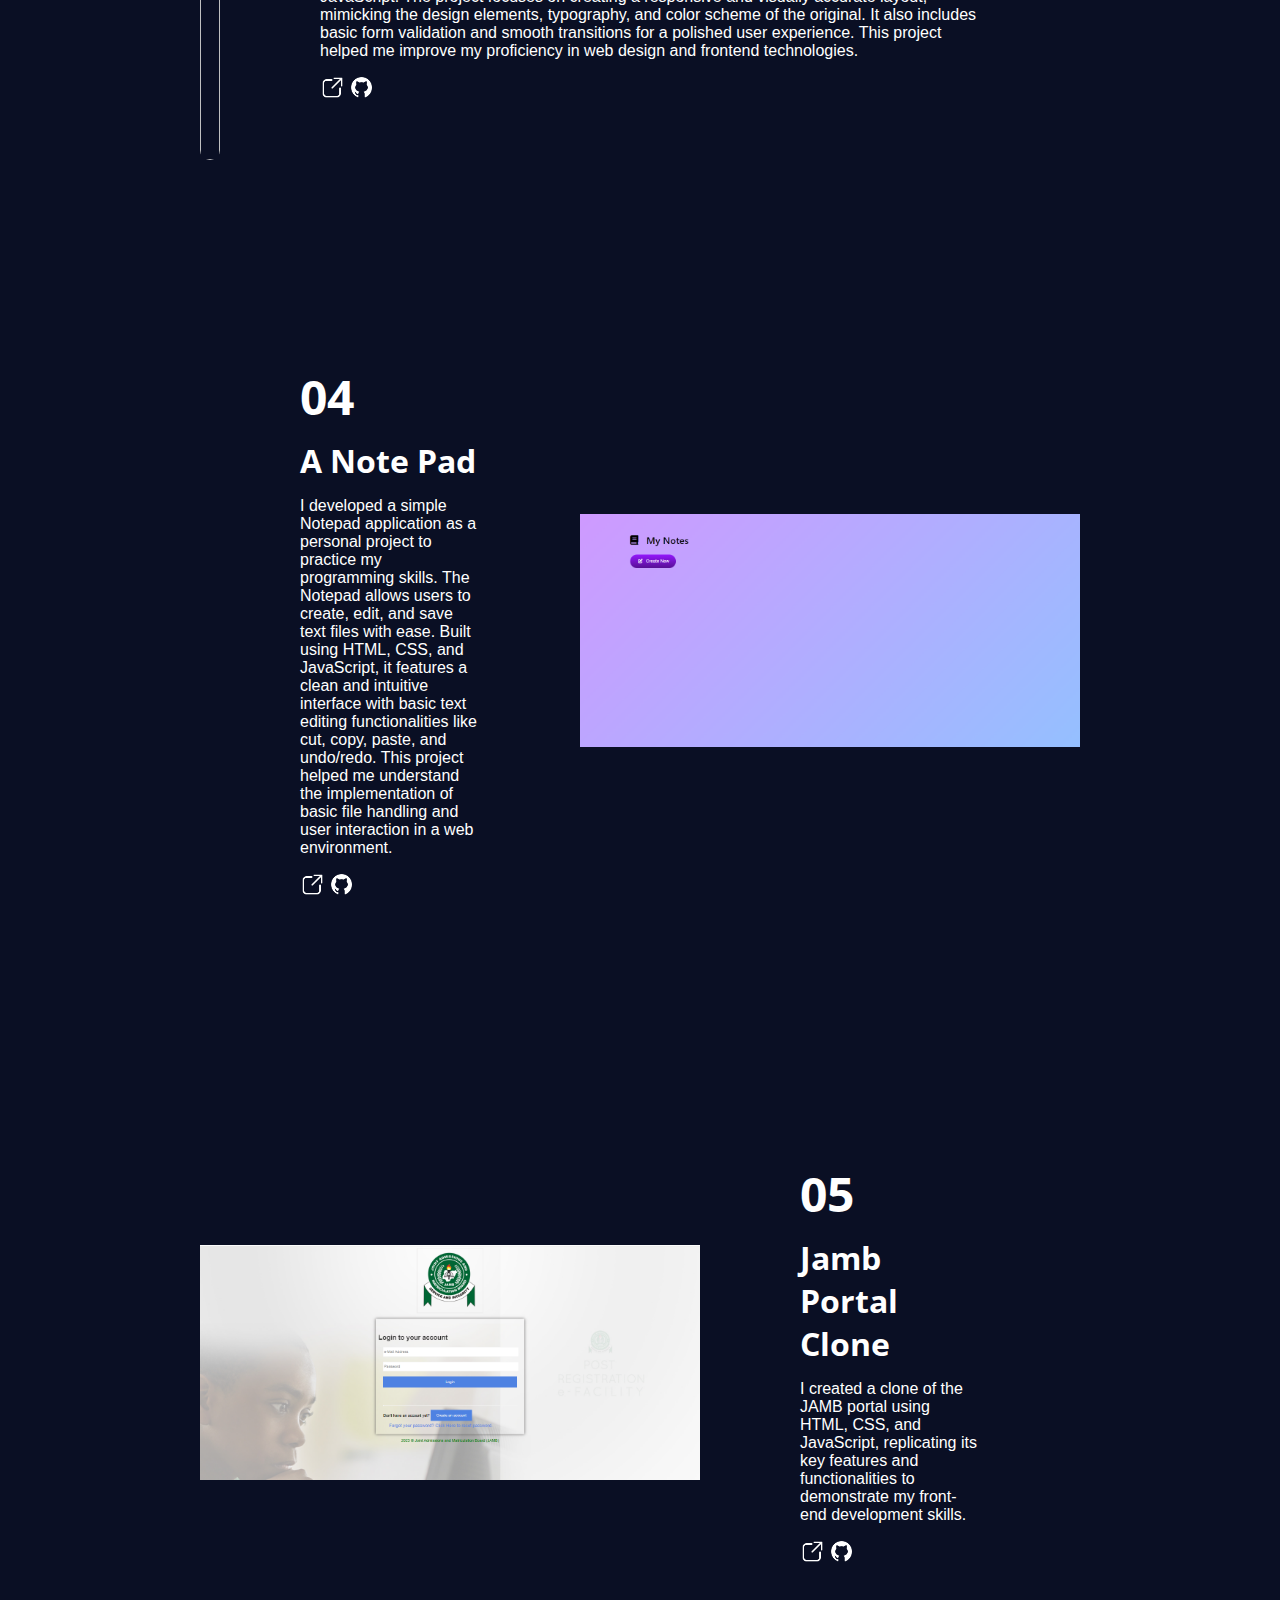
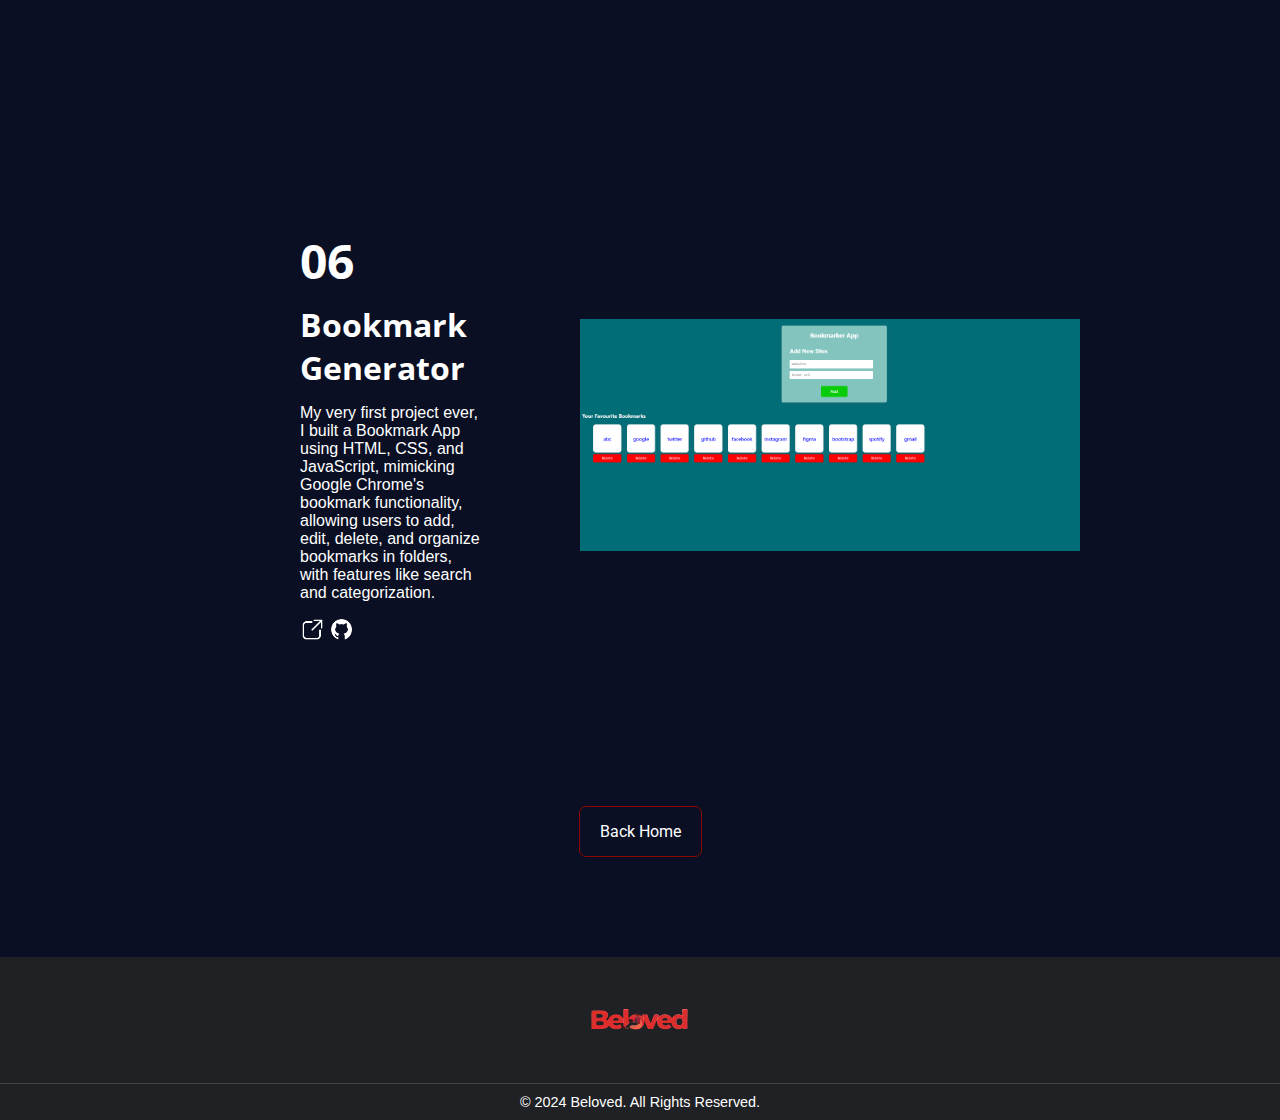
==== commit b1c18ae5: "Update project.html" ====
--- a/html/project.html
+++ b/html/project.html
@@ -6,6 +6,7 @@
     <title>myProjects</title>
     <link rel="stylesheet" href="../style/project.css" />
     <link rel="stylesheet" href="../style/footer.css" />
+    <link rel="stylesheet" href="../style/header.css" />
 
     <link
       rel="stylesheet"
@@ -13,6 +14,28 @@
     />
   </head>
   <body>
+    <header>
+      <div class="container">
+        <div class="logo">
+          <a href="https://belovedszn.github.io/me/html/index.html">
+            <img src="../media/beloved logo.png" class="logo-web" />
+            <img src="../media/beloved mobile.png" class="logo-mobile" />
+          </a>
+        </div>
+        <nav>
+          <ul class="nav-links">
+            <li><a href="#stack">Stack</a></li>
+            <li><a href="#project">Project</a></li>
+            <li><a href="#about">About</a></li>
+            <li><a href="#contact">Contact</a></li>
+          </ul>
+        </nav>
+        <div class="resume">
+          <a href="" class="resume-button">Resume</a>
+        </div>
+      </div>
+    </header>
+
     <div class="projects-section" id="project">
       <h2 class="section-title">My Projects</h2>
       <div class="project">
@@ -53,7 +76,7 @@
         </div>
         <div class="project-details">
           <h3>03</h3>
-          <h4>Music Player App</h4>
+          <h4>Netflix Clone</h4>
           <p>
           I developed a Netflix login clone as a personal project to enhance my frontend development skills. The clone replicates the user interface of Netflix's login page using HTML, CSS, and JavaScript. The project focuses on creating a responsive and visually accurate layout, mimicking the design elements, typography, and color scheme of the original. It also includes basic form validation and smooth transitions for a polished user experience. This project helped me improve my proficiency in web design and frontend technologies.
           </p>
--- a/style/header.css
+++ b/style/header.css
@@ -0,0 +1,251 @@
+@import url("https://fonts.googleapis.com/css2?family=Bebas+Neue&display=swap");
+@import url("https://fonts.googleapis.com/css2?family=Bebas+Neue&family=Roboto:ital,wght@0,100;0,300;0,400;0,500;0,700;0,900;1,100;1,300;1,400;1,500;1,700;1,900&display=swap");
+
+* {
+  margin: 0;
+  padding: 0;
+  box-sizing: border-box;
+}
+
+body {
+  font-family: Arial, sans-serif;
+}
+
+header {
+  background: #fff;
+  padding: 20px 100px;
+  position: fixed;
+  width: 100%;
+  top: 0;
+  left: 0;
+  z-index: 1000;
+  transition: box-shadow 0.3s;
+}
+
+.container {
+  display: flex;
+  justify-content: space-between;
+  align-items: center;
+}
+
+.logo {
+  padding-left: 80px;
+  height: 100px;
+}
+
+.logo-web {
+  display: block;
+}
+
+.logo-mobile {
+  display: none;
+}
+
+nav {
+  flex-grow: 1;
+}
+
+.nav-links {
+  display: flex;
+  justify-content: center;
+  list-style: none;
+}
+
+.nav-links li {
+  margin: 0 15px;
+}
+
+.nav-links a {
+  text-decoration: none;
+  color: #d90429;
+  font-size: 1.5em;
+  font-family: "Bebas Neue", sans-serif;
+  font-weight: 500;
+  font-style: normal;
+}
+
+nav a {
+  position: relative;
+}
+
+nav a::before {
+  content: "";
+  position: absolute;
+  top: 90%;
+  left: 0;
+  width: 0;
+  height: 3px;
+  background: #d90429;
+  transition: 0.3s;
+}
+
+nav a:hover::before {
+  width: 100%;
+}
+
+.resume {
+  padding-right: 80px;
+}
+
+.resume-button {
+  display: block;
+  padding: 10px 20px;
+  text-decoration: none;
+  background: transparent;
+  color: #333;
+  border: 1px solid #333;
+  border-radius: 5px;
+  font-family: "Roboto", sans-serif;
+  font-weight: 400;
+  font-style: normal;
+}
+/*
+.hamburger {
+  display: none;
+  flex-direction: column;
+  cursor: pointer;
+}
+
+.hamburger .bar {
+  width: 25px;
+  height: 3px;
+  background-color: #333;
+  margin: 4px 0;
+  transition: 0.4s;
+} */
+
+.mobile-nav {
+  position: fixed;
+  bottom: 20px;
+  left: 50%;
+  transform: translateX(-50%);
+  background: rgba(0, 0, 0, 0.8);
+  border-radius: 10px;
+  padding: 20px 20px;
+  display: none;
+}
+
+.mobile-nav a {
+  color: #f5f5f5;
+  font-family: "Bebas Neue", sans-serif;
+  text-decoration: none;
+  margin: 0 10px;
+  font-size: 18px;
+  transition: color 0.3s ease;
+}
+
+.mobile-nav a {
+  position: relative;
+}
+
+.mobile-nav a::before {
+  content: "";
+  position: absolute;
+  top: 90%;
+  left: 0;
+  width: 0;
+  height: 3px;
+  background: #d90429;
+  transition: 0.3s;
+}
+
+.mobile-nav a:hover::before {
+  width: 100%;
+}
+
+@media (max-width: 999px) {
+  .logo-web {
+    display: none;
+  }
+
+  .mobile-nav {
+    display: flex;
+  align-items: center;
+  }
+
+  .logo-mobile {
+    display: block;
+  }
+
+  .logo {
+    padding-left: 30px;
+    padding-top: 30px;
+  }
+
+  header {
+    padding: 20px 50px;
+  }
+
+  .nav-links {
+    display: none;
+    flex-direction: column;
+    width: 100%;
+    position: absolute;
+    top: 100px;
+    left: 0;
+    background-color: #fff;
+  }
+
+  .nav-links li {
+    text-align: center;
+    margin: 10px 0;
+  }
+
+  .hamburger {
+    display: flex;
+  }
+
+  .nav-links.active {
+    display: flex;
+  }
+
+  .resume {
+    padding-right: 30px;
+  }
+
+  .resume.active {
+    display: flex;
+    flex-direction: column;
+    top: 300px;
+    position: absolute;
+    text-align: center;
+    width: 100%;
+  }
+}
+
+@media (max-width: 400px) {
+  .container {
+    flex-direction: row;
+    justify-content: space-between;
+    padding: 0 20px;
+  }
+
+  header {
+    padding: 20px 20px;
+  }
+
+  .logo {
+    padding-left: 15px;
+  }
+
+  .nav-links {
+    top: 100px;
+    flex-direction: column;
+    width: 100%;
+    left: 0;
+    background-color: #fff;
+  }
+
+  .nav-links.active {
+    display: flex;
+  }
+
+  .nav-links li {
+    width: 100%;
+    text-align: center;
+  }
+
+  .resume {
+    padding-right: 10px;
+  }
+}
